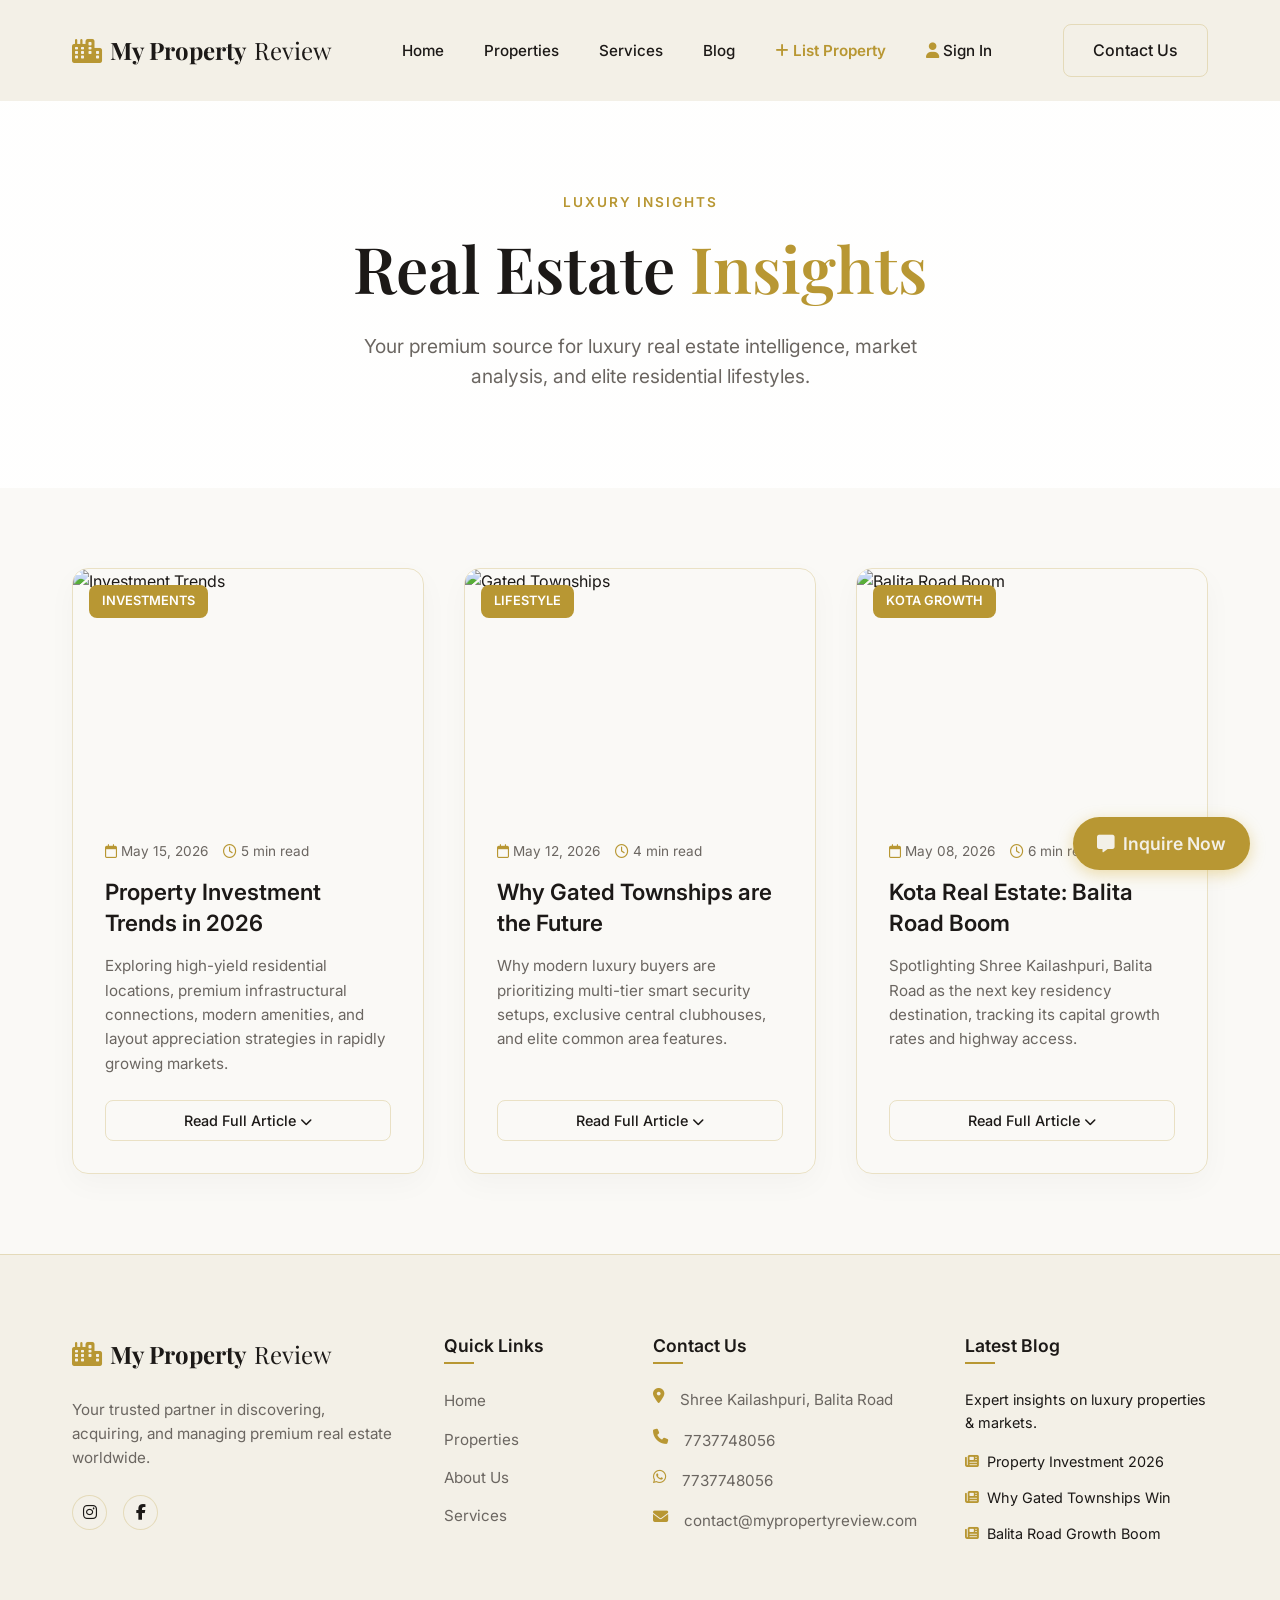
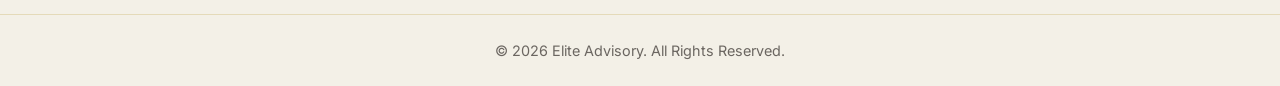
==== blog.html @ f5cb0b5c "Create dedicated luxury blog.html page, replace footer newsletter with Latest Blog column, and ensur" ====
<!DOCTYPE html>
<html lang="en">
<head>
    <meta charset="UTF-8">
    <meta name="viewport" content="width=device-width, initial-scale=1.0">
    <title>Real Estate Insights & Blogs | My Property Review</title>
    <meta name="description" content="Discover premium real estate insights, lifestyle trends, market updates, and investment strategies in Kota and beyond.">
    <link rel="stylesheet" href="style.css">
    <!-- Google Fonts -->
    <link rel="preconnect" href="https://fonts.googleapis.com">
    <link rel="preconnect" href="https://fonts.gstatic.com" crossorigin>
    <link href="https://fonts.googleapis.com/css2?family=Inter:wght@300;400;500;600&family=Playfair+Display:ital,wght@0,400;0,600;0,700;1,400&display=swap" rel="stylesheet">
    <!-- Font Awesome for Icons -->
    <link rel="stylesheet" href="https://cdnjs.cloudflare.com/ajax/libs/font-awesome/6.4.0/css/all.min.css">
</head>
<body class="listing-page">
    <!-- Navigation -->
    <nav class="navbar" id="navbar">
        <div class="nav-container">
            <a href="index.html" class="logo">
                <i class="fa-solid fa-city gold-text"></i> My Property <span class="light-text">Review</span>
            </a>
            <ul class="nav-links">
                <li><a href="index.html">Home</a></li>
                <li><a href="index.html#properties">Properties</a></li>
                <li><a href="index.html#services">Services</a></li>
                <li><a href="blog.html" class="active">Blog</a></li>
                <li><a href="list-property.html" class="gold-text" style="font-weight: 600;"><i class="fa-solid fa-plus"></i> List Property</a></li>
                <li id="auth-nav-item"><a href="#" id="open-signin-btn"><i class="fa-solid fa-user gold-text"></i> Sign In</a></li>
            </ul>
            <a href="index.html#contact" class="btn btn-outline open-modal-btn">Contact Us</a>
            <div class="menu-toggle" id="mobile-menu">
                <i class="fa-solid fa-bars"></i>
            </div>
        </div>
    </nav>

    <!-- Page Header -->
    <section class="page-header" style="background: linear-gradient(rgba(255,255,255,0.92), rgba(255,255,255,0.92)), url('file:///C:/Users/Lenovo/.gemini/antigravity/brain/c138949b-e438-4219-856e-e52e96559c38/hero_real_estate_1779000919464.png'); background-size: cover; background-position: center;">
        <div class="header-content reveal">
            <span class="subtitle">Luxury Insights</span>
            <h1>Real Estate <span class="gold-text">Insights</span></h1>
            <p>Your premium source for luxury real estate intelligence, market analysis, and elite residential lifestyles.</p>
        </div>
    </section>

    <!-- Blog Section -->
    <section class="blog-section" style="padding: 5rem 0;">
        <div class="container" style="max-width: 1200px; margin: 0 auto; padding: 0 2rem;">
            <div class="blog-grid" style="display: grid; grid-template-columns: repeat(auto-fit, minmax(320px, 1fr)); gap: 2.5rem;">
                
                <!-- Post 1 -->
                <div class="blog-card reveal" id="post1" style="background: var(--bg-white); border: 1px solid var(--glass-border); border-radius: var(--border-radius-md); overflow: hidden; box-shadow: 0 10px 30px rgba(0,0,0,0.03); transition: var(--transition); display: flex; flex-direction: column;">
                    <div style="height: 240px; overflow: hidden; position: relative;">
                        <img src="file:///C:/Users/Lenovo/.gemini/antigravity/brain/c138949b-e438-4219-856e-e52e96559c38/hero_real_estate_1779000919464.png" alt="Investment Trends" style="width: 100%; height: 100%; object-fit: cover; transition: var(--transition);">
                        <span style="position: absolute; top: 1rem; left: 1rem; background: var(--accent-gold); color: #ffffff; padding: 0.4rem 0.8rem; font-size: 0.8rem; font-weight: 600; border-radius: var(--border-radius-sm); text-transform: uppercase;">Investments</span>
                    </div>
                    <div style="padding: 2rem; display: flex; flex-direction: column; flex-grow: 1; text-align: left;">
                        <div style="font-size: 0.85rem; color: var(--text-muted); margin-bottom: 0.8rem; display: flex; gap: 15px;">
                            <span><i class="fa-regular fa-calendar gold-text"></i> May 15, 2026</span>
                            <span><i class="fa-regular fa-clock gold-text"></i> 5 min read</span>
                        </div>
                        <h3 style="font-size: 1.4rem; font-family: var(--font-display); font-weight: 600; margin-bottom: 1rem; line-height: 1.4;">Property Investment Trends in 2026</h3>
                        <p style="color: var(--text-muted); font-size: 0.95rem; line-height: 1.6; margin-bottom: 1.5rem;">Exploring high-yield residential locations, premium infrastructural connections, modern amenities, and layout appreciation strategies in rapidly growing markets.</p>
                        
                        <!-- Collapsible full article content -->
                        <div class="full-article" style="display: none; padding-top: 1rem; border-top: 1px dashed var(--glass-border); margin-bottom: 1.5rem; color: var(--text-main); font-size: 0.95rem; line-height: 1.7;">
                            <p style="margin-bottom: 1rem;">Investing in modern real estate requires a meticulous analysis of connectivity, developer pedigree, and future zoning masterplans. In 2026, premium micro-markets are seeing double-digit capital appreciation, driven primarily by smart city layouts and digital amenities.</p>
                            <p style="margin-bottom: 1rem;">Gated commercial clusters, smart integrated smart homes, and high-efficiency ventilation setups are no longer luxury add-ons—they are core requirements. Investors looking to secure high-growth opportunities should focus on up-and-coming peripheral extensions where infrastructural initiatives are already in the pipeline.</p>
                            <p style="font-weight: 600; color: var(--accent-gold);">Key Takeaway: Capital appreciation is directly proportional to future connectivity timelines. Buy early in zones connected to main highways.</p>
                        </div>
                        
                        <button class="btn btn-outline read-article-btn" style="margin-top: auto; justify-content: center; padding: 0.7rem; font-size: 0.9rem;">Read Full Article <i class="fa-solid fa-chevron-down" style="font-size: 0.75rem;"></i></button>
                    </div>
                </div>

                <!-- Post 2 -->
                <div class="blog-card reveal delay-1" id="post2" style="background: var(--bg-white); border: 1px solid var(--glass-border); border-radius: var(--border-radius-md); overflow: hidden; box-shadow: 0 10px 30px rgba(0,0,0,0.03); transition: var(--transition); display: flex; flex-direction: column;">
                    <div style="height: 240px; overflow: hidden; position: relative;">
                        <img src="file:///C:/Users/Lenovo/.gemini/antigravity/brain/c138949b-e438-4219-856e-e52e96559c38/hero_real_estate_1779000919464.png" alt="Gated Townships" style="width: 100%; height: 100%; object-fit: cover; transition: var(--transition);">
                        <span style="position: absolute; top: 1rem; left: 1rem; background: var(--accent-gold); color: #ffffff; padding: 0.4rem 0.8rem; font-size: 0.8rem; font-weight: 600; border-radius: var(--border-radius-sm); text-transform: uppercase;">Lifestyle</span>
                    </div>
                    <div style="padding: 2rem; display: flex; flex-direction: column; flex-grow: 1; text-align: left;">
                        <div style="font-size: 0.85rem; color: var(--text-muted); margin-bottom: 0.8rem; display: flex; gap: 15px;">
                            <span><i class="fa-regular fa-calendar gold-text"></i> May 12, 2026</span>
                            <span><i class="fa-regular fa-clock gold-text"></i> 4 min read</span>
                        </div>
                        <h3 style="font-size: 1.4rem; font-family: var(--font-display); font-weight: 600; margin-bottom: 1rem; line-height: 1.4;">Why Gated Townships are the Future</h3>
                        <p style="color: var(--text-muted); font-size: 0.95rem; line-height: 1.6; margin-bottom: 1.5rem;">Why modern luxury buyers are prioritizing multi-tier smart security setups, exclusive central clubhouses, and elite common area features.</p>
                        
                        <!-- Collapsible full article content -->
                        <div class="full-article" style="display: none; padding-top: 1rem; border-top: 1px dashed var(--glass-border); margin-bottom: 1.5rem; color: var(--text-main); font-size: 0.95rem; line-height: 1.7;">
                            <p style="margin-bottom: 1rem;">Gated townships are witnessing an unprecedented demand spike as modern families prioritize security, community cohesion, and green lungs. Premium townships offer fully managed ecosystems featuring rainwater harvesting, solar power grids, and round-the-clock water systems.</p>
                            <p style="margin-bottom: 1rem;">Additionally, the presence of smart clubhouse elements like high-end gyms, indoor pools, executive meeting centers, and gold-class home theatre hubs builds a cohesive self-sufficient environment. It provides a status symbol that represents both convenience and luxury.</p>
                            <p style="font-weight: 600; color: var(--accent-gold);">Key Takeaway: A premium gated environment commands a 20-30% premium on rental yields due to family security standards.</p>
                        </div>
                        
                        <button class="btn btn-outline read-article-btn" style="margin-top: auto; justify-content: center; padding: 0.7rem; font-size: 0.9rem;">Read Full Article <i class="fa-solid fa-chevron-down" style="font-size: 0.75rem;"></i></button>
                    </div>
                </div>

                <!-- Post 3 -->
                <div class="blog-card reveal delay-2" id="post3" style="background: var(--bg-white); border: 1px solid var(--glass-border); border-radius: var(--border-radius-md); overflow: hidden; box-shadow: 0 10px 30px rgba(0,0,0,0.03); transition: var(--transition); display: flex; flex-direction: column;">
                    <div style="height: 240px; overflow: hidden; position: relative;">
                        <img src="file:///C:/Users/Lenovo/.gemini/antigravity/brain/c138949b-e438-4219-856e-e52e96559c38/hero_real_estate_1779000919464.png" alt="Balita Road Boom" style="width: 100%; height: 100%; object-fit: cover; transition: var(--transition);">
                        <span style="position: absolute; top: 1rem; left: 1rem; background: var(--accent-gold); color: #ffffff; padding: 0.4rem 0.8rem; font-size: 0.8rem; font-weight: 600; border-radius: var(--border-radius-sm); text-transform: uppercase;">Kota Growth</span>
                    </div>
                    <div style="padding: 2rem; display: flex; flex-direction: column; flex-grow: 1; text-align: left;">
                        <div style="font-size: 0.85rem; color: var(--text-muted); margin-bottom: 0.8rem; display: flex; gap: 15px;">
                            <span><i class="fa-regular fa-calendar gold-text"></i> May 08, 2026</span>
                            <span><i class="fa-regular fa-clock gold-text"></i> 6 min read</span>
                        </div>
                        <h3 style="font-size: 1.4rem; font-family: var(--font-display); font-weight: 600; margin-bottom: 1rem; line-height: 1.4;">Kota Real Estate: Balita Road Boom</h3>
                        <p style="color: var(--text-muted); font-size: 0.95rem; line-height: 1.6; margin-bottom: 1.5rem;">Spotlighting Shree Kailashpuri, Balita Road as the next key residency destination, tracking its capital growth rates and highway access.</p>
                        
                        <!-- Collapsible full article content -->
                        <div class="full-article" style="display: none; padding-top: 1rem; border-top: 1px dashed var(--glass-border); margin-bottom: 1.5rem; color: var(--text-main); font-size: 0.95rem; line-height: 1.7;">
                            <p style="margin-bottom: 1rem;">Balita Road has emerged as one of Kota's most sought-after growth corridors. Driven by robust infrastructural development and highway proximity, local property valuations around Shree Kailashpuri have enjoyed steady double-digit compound growth rates.</p>
                            <p style="margin-bottom: 1rem;">Its close connectivity to prominent commercial points combined with a peaceful green atmosphere makes it the absolute sweet spot for luxury plots, commercial outlets, and duplex townships. Leading institutional investments and road expansions are already under way, cementing its high-appreciation trajectory.</p>
                            <p style="font-weight: 600; color: var(--accent-gold);">Key Takeaway: Shree Kailashpuri represents the highest return prospects on luxury residential plots in Kota for the 2026-28 cycle.</p>
                        </div>
                        
                        <button class="btn btn-outline read-article-btn" style="margin-top: auto; justify-content: center; padding: 0.7rem; font-size: 0.9rem;">Read Full Article <i class="fa-solid fa-chevron-down" style="font-size: 0.75rem;"></i></button>
                    </div>
                </div>

            </div>
        </div>
    </section>

    <!-- Footer -->
    <footer class="footer">
        <div class="footer-top reveal">
            <div class="footer-brand">
                <a href="index.html" class="logo">
                    <i class="fa-solid fa-city gold-text"></i> My Property <span class="light-text">Review</span>
                </a>
                <p>Your trusted partner in discovering, acquiring, and managing premium real estate worldwide.</p>
                <div class="social-links">
                    <a href="https://www.instagram.com/propertypradeep?igsh=MXdpMXpzMTRkcWJ5Zw==" target="_blank"><i class="fa-brands fa-instagram"></i></a>
                    <a href="https://www.facebook.com/share/1DDy9V1TkH/" target="_blank"><i class="fa-brands fa-facebook-f"></i></a>
                </div>
            </div>
            <div class="footer-links">
                <h3>Quick Links</h3>
                <ul>
                    <li><a href="index.html">Home</a></li>
                    <li><a href="index.html#properties">Properties</a></li>
                    <li><a href="index.html#about">About Us</a></li>
                    <li><a href="index.html#services">Services</a></li>
                </ul>
            </div>
            <div class="footer-contact">
                <h3>Contact Us</h3>
                <p><i class="fa-solid fa-location-dot gold-text"></i> Shree Kailashpuri, Balita Road</p>
                <p><i class="fa-solid fa-phone gold-text"></i> 7737748056</p>
                <p><i class="fa-brands fa-whatsapp gold-text"></i> <a href="https://wa.me/917737748056" target="_blank" style="color: inherit; text-decoration: none;">7737748056</a></p>
                <p><i class="fa-solid fa-envelope gold-text"></i> <a href="help.html" style="color: inherit; text-decoration: none;">contact@mypropertyreview.com</a></p>
            </div>
            <div class="footer-blog">
                <h3>Latest Blog</h3>
                <p style="margin-bottom: 1rem; font-size: 0.9rem;">Expert insights on luxury properties & markets.</p>
                <ul style="list-style: none; padding: 0; display: flex; flex-direction: column; gap: 0.8rem; text-align: left;">
                    <li><a href="blog.html#post1" style="color: var(--text-main); text-decoration: none; font-size: 0.9rem; transition: var(--transition); display: flex; align-items: center; gap: 8px;"><i class="fa-solid fa-newspaper gold-text" style="font-size: 0.85rem;"></i> Property Investment 2026</a></li>
                    <li><a href="blog.html#post2" style="color: var(--text-main); text-decoration: none; font-size: 0.9rem; transition: var(--transition); display: flex; align-items: center; gap: 8px;"><i class="fa-solid fa-newspaper gold-text" style="font-size: 0.85rem;"></i> Why Gated Townships Win</a></li>
                    <li><a href="blog.html#post3" style="color: var(--text-main); text-decoration: none; font-size: 0.9rem; transition: var(--transition); display: flex; align-items: center; gap: 8px;"><i class="fa-solid fa-newspaper gold-text" style="font-size: 0.85rem;"></i> Balita Road Growth Boom</a></li>
                </ul>
            </div>
        </div>
        <div class="footer-bottom">
            <p>&copy; 2026 Elite Advisory. All Rights Reserved.</p>
        </div>
    </footer>

    <!-- Floating Action Button -->
    <button class="floating-action-btn open-modal-btn">
        <i class="fa-solid fa-message"></i> Inquire Now
    </button>

    <!-- Inquiry Modal (Converted to Interactive Chatbox) -->
    <div id="inquiry-modal" class="modal">
        <div class="modal-content chatbox-container">
            <!-- Chat Header -->
            <div class="chatbox-header">
                <div class="chat-agent-info">
                    <div class="chat-agent-avatar">
                        <i class="fa-solid fa-user-tie"></i>
                        <span class="online-status-dot"></span>
                    </div>
                    <div>
                        <h4>Pradeep Kumar</h4>
                        <p><i class="fa-solid fa-circle gold-text" style="font-size: 8px;"></i> Assistant Manager</p>
                    </div>
                </div>
                <span class="close-modal">&times;</span>
            </div>
            
            <!-- Chat Messages Window -->
            <div class="chatbox-messages" id="chatbox-messages">
                <!-- Dynamically populated via JS -->
            </div>
            
            <!-- Chat Quick Options (Chips) -->
            <div class="chatbox-chips" id="chatbox-chips">
                <!-- Dynamically populated via JS -->
            </div>
            
            <!-- Chat Input Area -->
            <form class="chatbox-input-area" id="chatbox-input-form">
                <input type="text" id="chatbox-user-input" placeholder="Type your message here..." required autocomplete="off">
                <button type="submit" class="chatbox-send-btn"><i class="fa-solid fa-paper-plane"></i></button>
            </form>
        </div>
    </div>

    <!-- Sign In Modal -->
    <div id="signin-modal" class="modal">
        <div class="modal-content signin-container">
            <span class="close-signin-modal">&times;</span>
            
            <div class="signin-tabs">
                <button class="signin-tab-btn active" id="tab-login-btn">Sign In</button>
                <button class="signin-tab-btn" id="tab-register-btn">Register</button>
            </div>
            
            <!-- Login Form -->
            <form class="signin-form active" id="login-form">
                <div class="section-header" style="margin-bottom: 1.5rem; text-align: center;">
                    <h2 style="font-size: 1.8rem; margin-bottom: 0.5rem;">Welcome <span class="gold-text">Back</span></h2>
                    <p style="font-size: 0.9rem;">Access your advisor dashboard and saved listings.</p>
                </div>
                <div style="display: flex; flex-direction: column; gap: 1rem;">
                    <div class="form-group" style="display: flex; flex-direction: column; gap: 0.4rem; text-align: left;">
                        <label for="login-email" style="font-size: 0.85rem; font-weight: 500; color: var(--text-main);">Email / Username</label>
                        <input type="text" id="login-email" required placeholder="Enter username or 'admin'" style="padding: 0.8rem; border: 1px solid var(--glass-border); border-radius: var(--border-radius-sm); outline: none; background: var(--bg-dark);">
                    </div>
                    <div class="form-group" style="display: flex; flex-direction: column; gap: 0.4rem; text-align: left;">
                        <label for="login-password" style="font-size: 0.85rem; font-weight: 500; color: var(--text-main);">Password</label>
                        <input type="password" id="login-password" required placeholder="Password" style="padding: 0.8rem; border: 1px solid var(--glass-border); border-radius: var(--border-radius-sm); outline: none; background: var(--bg-dark);">
                    </div>
                    <button type="submit" class="btn btn-primary" style="width: 100%; justify-content: center; padding: 0.8rem; font-weight: 600; margin-top: 0.5rem;">Sign In <i class="fa-solid fa-arrow-right-to-bracket"></i></button>
                </div>
            </form>
            
            <!-- Register Form -->
            <form class="signin-form" id="register-form" style="display: none;">
                <div class="section-header" style="margin-bottom: 1.5rem; text-align: center;">
                    <h2 style="font-size: 1.8rem; margin-bottom: 0.5rem;">Create <span class="gold-text">Account</span></h2>
                    <p style="font-size: 0.9rem;">Join My Property Review to list properties.</p>
                </div>
                <div style="display: flex; flex-direction: column; gap: 1rem;">
                    <div class="form-group" style="display: flex; flex-direction: column; gap: 0.4rem; text-align: left;">
                        <label for="reg-name" style="font-size: 0.85rem; font-weight: 500;">Full Name</label>
                        <input type="text" id="reg-name" required placeholder="Enter Your Full Name" style="padding: 0.8rem; border: 1px solid var(--glass-border); border-radius: var(--border-radius-sm); outline: none; background: var(--bg-dark);">
                    </div>
                    <div class="form-group" style="display: flex; flex-direction: column; gap: 0.4rem; text-align: left;">
                        <label for="reg-phone" style="font-size: 0.85rem; font-weight: 500;">Phone Number</label>
                        <input type="tel" id="reg-phone" required placeholder="Enter 10-Digit Phone" style="padding: 0.8rem; border: 1px solid var(--glass-border); border-radius: var(--border-radius-sm); outline: none; background: var(--bg-dark);">
                    </div>
                    <div class="form-group" style="display: flex; flex-direction: column; gap: 0.4rem; text-align: left;">
                        <label for="reg-email" style="font-size: 0.85rem; font-weight: 500;">Email</label>
                        <input type="email" id="reg-email" required placeholder="Email Address" style="padding: 0.8rem; border: 1px solid var(--glass-border); border-radius: var(--border-radius-sm); outline: none; background: var(--bg-dark);">
                    </div>
                    <div class="form-group" style="display: flex; flex-direction: column; gap: 0.4rem; text-align: left;">
                        <label for="reg-password" style="font-size: 0.85rem; font-weight: 500;">Password</label>
                        <input type="password" id="reg-password" required placeholder="Create Password" style="padding: 0.8rem; border: 1px solid var(--glass-border); border-radius: var(--border-radius-sm); outline: none; background: var(--bg-dark);">
                    </div>
                    <button type="submit" class="btn btn-primary" style="width: 100%; justify-content: center; padding: 0.8rem; font-weight: 600; margin-top: 0.5rem;">Create Account <i class="fa-solid fa-user-plus"></i></button>
                </div>
            </form>

            <!-- Shared Google Login Button -->
            <div class="or-separator" style="margin: 1.5rem 0 1rem; display: flex; align-items: center; justify-content: center; gap: 10px; color: var(--text-muted); font-size: 0.85rem;">
                <span style="flex-grow: 1; height: 1px; background: var(--bg-darker);"></span>
                <span>or</span>
                <span style="flex-grow: 1; height: 1px; background: var(--bg-darker);"></span>
            </div>
            <button type="button" class="btn btn-outline google-btn" id="google-login-btn" style="width: 100%; display: flex; align-items: center; justify-content: center; gap: 10px; padding: 0.8rem; border-color: var(--glass-border); color: var(--text-main); font-weight: 500; font-size: 0.95rem; border-radius: var(--border-radius-sm); background: #ffffff; cursor: pointer; transition: var(--transition);">
                <i class="fa-brands fa-google" style="color: #4285F4; font-size: 1.15rem;"></i> Continue with Google
            </button>
        </div>
    </div>

    <script src="script.js"></script>
</body>
</html>
---- style.css ----
/* =========================================
   VARIABLES & DESIGN SYSTEM
   ========================================= */
:root {
    /* Color Palette - Modern Luxury Light Mode */
    --bg-dark: #faf9f6; /* Slate 50 / Warm luxury white */
    --bg-darker: #f3f0e7; /* Slate 100 / Soft Alabaster contrast background */
    --bg-card: #ffffff; /* Premium solid white card background */
    
    --accent-gold: #b89733; /* Elegant Gold with high contrast readability on white */
    --accent-gold-hover: #a18228;
    --accent-gold-light: rgba(184, 151, 51, 0.08);
    
    --text-main: #1c1917; /* Slate 900 / Premium charcoal text */
    --text-muted: #6b6661; /* Slate 500 / Warm grey for minor texts */
    --text-dark: #ffffff; /* White text for buttons or dark highlights */
    
    /* Typography */
    --font-heading: 'Playfair Display', serif;
    --font-body: 'Inter', sans-serif;
    
    /* Layout */
    --container-width: 1200px;
    --border-radius-sm: 8px;
    --border-radius-md: 16px;
    --border-radius-lg: 24px;
    
    /* Effects */
    --glass-bg: rgba(255, 255, 255, 0.85); /* Milky-white glassmorphism */
    --glass-border: rgba(184, 151, 51, 0.25); /* Soft golden border */
    --glass-shadow: 0 8px 32px 0 rgba(184, 151, 51, 0.06); /* Elegant gold-tinged glow shadow */
    
    --transition: all 0.3s cubic-bezier(0.25, 0.8, 0.25, 1);
}

/* =========================================
   RESET & BASE STYLES
   ========================================= */
* {
    margin: 0;
    padding: 0;
    box-sizing: border-box;
}

html {
    scroll-behavior: smooth;
}

body {
    font-family: var(--font-body);
    background-color: var(--bg-dark);
    color: var(--text-main);
    line-height: 1.6;
    overflow-x: hidden;
}

h1, h2, h3, h4, h5, h6 {
    font-family: var(--font-heading);
    font-weight: 600;
    line-height: 1.2;
}

a {
    text-decoration: none;
    color: inherit;
    transition: var(--transition);
}

ul {
    list-style: none;
}

img {
    max-width: 100%;
    height: auto;
    display: block;
}

.gold-text {
    color: var(--accent-gold);
}

.light-text {
    font-weight: 300;
}

.subtitle {
    text-transform: uppercase;
    letter-spacing: 2px;
    color: var(--accent-gold);
    font-size: 0.85rem;
    font-weight: 600;
    display: block;
    margin-bottom: 0.5rem;
}

/* =========================================
   BUTTONS
   ========================================= */
.btn {
    display: inline-block;
    padding: 0.8rem 1.8rem;
    border-radius: var(--border-radius-sm);
    font-weight: 500;
    cursor: pointer;
    transition: var(--transition);
    border: none;
    font-family: var(--font-body);
    font-size: 1rem;
}

.btn-primary {
    background-color: var(--accent-gold);
    color: var(--bg-darker);
}

.btn-primary:hover {
    background-color: var(--accent-gold-hover);
    transform: translateY(-2px);
    box-shadow: 0 10px 20px rgba(212, 175, 55, 0.2);
}

.btn-outline {
    background: transparent;
    border: 1px solid var(--glass-border);
    color: var(--text-main);
}

.btn-outline:hover {
    background: rgba(255, 255, 255, 0.05);
    border-color: var(--text-main);
}

.btn-outline-gold {
    background: transparent;
    border: 1px solid var(--accent-gold);
    color: var(--accent-gold);
}

.btn-outline-gold:hover {
    background: var(--accent-gold);
    color: var(--bg-darker);
}

.btn-icon {
    width: 40px;
    height: 40px;
    border-radius: 50%;
    background: var(--bg-dark);
    color: var(--text-main);
    display: flex;
    align-items: center;
    justify-content: center;
    border: 1px solid var(--glass-border);
}

.btn-icon:hover {
    background: var(--accent-gold);
    color: var(--bg-darker);
    border-color: var(--accent-gold);
}

/* =========================================
   NAVIGATION
   ========================================= */
.navbar {
    position: fixed;
    top: 0;
    left: 0;
    width: 100%;
    z-index: 1000;
    padding: 1.5rem 0;
    transition: var(--transition);
}

.navbar.scrolled {
    background: rgba(250, 249, 246, 0.9); /* bg-dark with opacity */
    backdrop-filter: blur(12px);
    -webkit-backdrop-filter: blur(12px);
    padding: 1rem 0;
    border-bottom: 1px solid var(--glass-border);
}

.nav-container {
    max-width: var(--container-width);
    margin: 0 auto;
    padding: 0 2rem;
    display: flex;
    justify-content: space-between;
    align-items: center;
}

.logo {
    font-family: var(--font-heading);
    font-size: 1.5rem;
    font-weight: 700;
    display: flex;
    align-items: center;
    gap: 0.5rem;
}

.nav-links {
    display: flex;
    gap: 2.5rem;
}

.nav-links a {
    font-size: 0.95rem;
    font-weight: 500;
    position: relative;
}

.nav-links a::after {
    content: '';
    position: absolute;
    bottom: -5px;
    left: 0;
    width: 0;
    height: 2px;
    background-color: var(--accent-gold);
    transition: var(--transition);
}

.nav-links a:hover::after {
    width: 100%;
}

.menu-toggle {
    display: none;
    font-size: 1.5rem;
    cursor: pointer;
}

/* =========================================
   HERO SECTION
   ========================================= */
.hero {
    position: relative;
    height: 100vh;
    min-height: 700px;
    display: flex;
    align-items: center;
    justify-content: center;
    padding: 0 2rem;
}

.hero-bg {
    position: absolute;
    top: 0;
    left: 0;
    width: 100%;
    height: 100%;
    background-size: cover;
    background-position: center;
    z-index: -2;
    transform: scale(1.05); /* Slight zoom for parallax feel */
    animation: slowZoom 20s ease-in-out infinite alternate;
}

@keyframes slowZoom {
    0% { transform: scale(1); }
    100% { transform: scale(1.1); }
}

.hero-overlay {
    position: absolute;
    top: 0;
    left: 0;
    width: 100%;
    height: 100%;
    background: linear-gradient(to bottom, rgba(250, 249, 246, 0.3) 0%, rgba(250, 249, 246, 0.85) 100%);
    z-index: -1;
}

.hero-content {
    max-width: var(--container-width);
    width: 100%;
    text-align: center;
    margin-top: 5rem;
}

.hero h1 {
    font-size: 5rem;
    font-weight: 700;
    letter-spacing: -1.5px;
    line-height: 1.15;
    margin-bottom: 1.5rem;
    text-shadow: none;
}

.shimmer-gold {
    background: linear-gradient(120deg, #b89733 20%, #f7d070 40%, #fff0a5 50%, #f7d070 60%, #b89733 80%);
    background-size: 200% auto;
    -webkit-background-clip: text;
    -webkit-text-fill-color: transparent;
    animation: goldSweep 4s linear infinite;
    position: relative;
    display: inline-block;
}

@keyframes goldSweep {
    0% { background-position: 200% center; }
    100% { background-position: -200% center; }
}

.shimmer-gold::after {
    content: '';
    position: absolute;
    bottom: -2px;
    left: 0;
    width: 100%;
    height: 4px;
    background: linear-gradient(90deg, transparent, #b89733, #f7d070, #b89733, transparent);
    border-radius: 2px;
    transform: scaleX(0);
    transform-origin: left;
    animation: expandUnderline 1.2s cubic-bezier(0.19, 1, 0.22, 1) forwards;
    animation-delay: 0.8s;
}

@keyframes expandUnderline {
    0% { transform: scaleX(0); }
    100% { transform: scaleX(1); }
}

.hero p {
    font-size: 1.2rem;
    color: var(--text-muted);
    margin-bottom: 3rem;
    max-width: 600px;
    margin-left: auto;
    margin-right: auto;
}

/* Glassmorphism Search Box */
.search-box {
    background: var(--glass-bg);
    backdrop-filter: blur(16px);
    -webkit-backdrop-filter: blur(16px);
    border: 1px solid var(--glass-border);
    border-radius: var(--border-radius-lg);
    padding: 1.5rem;
    box-shadow: var(--glass-shadow);
    max-width: 900px;
    margin: 0 auto;
}

.search-tabs {
    display: flex;
    gap: 1rem;
    margin-bottom: 1.5rem;
    border-bottom: 1px solid var(--glass-border);
    padding-bottom: 1rem;
}

.tab-btn {
    background: transparent;
    border: none;
    color: var(--text-muted);
    font-size: 1rem;
    font-weight: 500;
    cursor: pointer;
    padding: 0.5rem 1rem;
    position: relative;
    transition: var(--transition);
}

.tab-btn:hover {
    color: var(--text-main);
}

.tab-btn.active {
    color: var(--accent-gold);
}

.tab-btn.active::after {
    content: '';
    position: absolute;
    bottom: -1rem;
    left: 0;
    width: 100%;
    height: 2px;
    background-color: var(--accent-gold);
}

.search-form {
    display: flex;
    gap: 1rem;
}

.input-group {
    flex: 1;
    display: flex;
    align-items: center;
    background: #ffffff;
    border: 1px solid var(--glass-border);
    border-radius: var(--border-radius-sm);
    padding: 0.8rem 1rem;
    gap: 0.8rem;
    transition: var(--transition);
}

.input-group:focus-within {
    border-color: var(--accent-gold);
    background: #ffffff;
    box-shadow: 0 0 12px rgba(184, 151, 51, 0.15);
}

.input-group i {
    color: var(--accent-gold);
}

.input-group input, .input-group select {
    background: transparent;
    border: none;
    color: var(--text-main);
    width: 100%;
    font-family: var(--font-body);
    font-size: 0.95rem;
    outline: none;
}

.input-group select option {
    background: var(--bg-darker);
    color: var(--text-main);
}

.search-btn {
    padding: 0.8rem 2rem;
    display: flex;
    align-items: center;
    gap: 0.5rem;
}

/* =========================================
   STATS SECTION
   ========================================= */
.stats-section {
    padding: 4rem 2rem;
    background: var(--bg-darker);
    border-top: 1px solid var(--glass-border);
    border-bottom: 1px solid var(--glass-border);
}

.stats-container {
    max-width: var(--container-width);
    margin: 0 auto;
    display: flex;
    justify-content: space-around;
    flex-wrap: wrap;
    gap: 2rem;
}

.stat-item {
    text-align: center;
}

.stat-item h2 {
    font-size: 3rem;
    color: var(--accent-gold);
    display: inline-block;
}

.stat-item span {
    font-size: 2rem;
    color: var(--accent-gold);
}

.stat-item p {
    color: var(--text-muted);
    font-size: 1rem;
    margin-top: 0.5rem;
    letter-spacing: 1px;
}

/* =========================================
   PROPERTIES SECTION
   ========================================= */
.properties-section {
    padding: 8rem 2rem;
    max-width: var(--container-width);
    margin: 0 auto;
}

.section-header {
    text-align: center;
    margin-bottom: 4rem;
}

.section-header h2 {
    font-size: 2.5rem;
    margin-bottom: 1rem;
}

.section-header p {
    color: var(--text-muted);
}

.properties-grid {
    display: grid;
    grid-template-columns: repeat(auto-fit, minmax(350px, 1fr));
    gap: 2rem;
    margin-bottom: 3rem;
}

.property-card {
    background: var(--bg-card);
    border: 1px solid var(--glass-border);
    border-radius: var(--border-radius-md);
    overflow: hidden;
    transition: var(--transition);
    display: flex;
    flex-direction: column;
}

.property-card:hover {
    transform: translateY(-10px);
    box-shadow: var(--glass-shadow);
    border-color: rgba(212, 175, 55, 0.3);
}

.card-img {
    height: 250px;
    background-size: cover;
    background-position: center;
    position: relative;
    overflow: hidden;
}

.card-img::after {
    content: '';
    position: absolute;
    top: 0; left: 0; width: 100%; height: 100%;
    background: linear-gradient(to top, rgba(255, 255, 255, 1) 0%, transparent 60%);
}

.property-card:hover .card-img {
    background-size: 110%; /* Subtle zoom on hover */
    transition: background-size 0.5s ease;
}

.badge {
    position: absolute;
    top: 1rem;
    left: 1rem;
    background: var(--accent-gold);
    color: var(--bg-darker);
    padding: 0.3rem 0.8rem;
    border-radius: 20px;
    font-size: 0.8rem;
    font-weight: 600;
    z-index: 2;
}

.badge.rent {
    background: #3b82f6;
    color: white;
}

.card-content {
    padding: 1.5rem;
    flex-grow: 1;
    position: relative;
    margin-top: -30px;
    z-index: 2;
}

.price {
    font-family: var(--font-heading);
    font-size: 1.8rem;
    color: var(--accent-gold);
    font-weight: 700;
    margin-bottom: 0.5rem;
}

.price span {
    font-size: 1rem;
    color: var(--text-muted);
    font-weight: 400;
}

.card-content h3 {
    font-size: 1.2rem;
    margin-bottom: 0.5rem;
}

.location {
    color: var(--text-muted);
    font-size: 0.9rem;
    margin-bottom: 1.5rem;
}

.location i {
    color: var(--accent-gold);
    margin-right: 0.5rem;
}

.amenities {
    display: flex;
    justify-content: space-between;
    border-top: 1px solid var(--glass-border);
    padding-top: 1rem;
    font-size: 0.85rem;
    color: var(--text-muted);
}

.amenities span {
    display: flex;
    align-items: center;
    gap: 0.4rem;
}

.card-footer {
    padding: 1rem 1.5rem;
    background: rgba(184, 151, 51, 0.02);
    display: flex;
    justify-content: space-between;
    align-items: center;
    border-top: 1px solid var(--glass-border);
}

.agent {
    font-size: 0.85rem;
    color: var(--text-muted);
}

.center-btn {
    text-align: center;
}

/* =========================================
   ABOUT SECTION
   ========================================= */
.about-section {
    background: var(--bg-darker);
    padding: 8rem 2rem;
}

.about-container {
    max-width: var(--container-width);
    margin: 0 auto;
    display: grid;
    grid-template-columns: 1fr 1fr;
    gap: 4rem;
    align-items: center;
}

.about-image {
    position: relative;
}

.about-image img {
    border-radius: var(--border-radius-md);
    box-shadow: var(--glass-shadow);
    border: 1px solid var(--glass-border);
}

.experience-badge {
    position: absolute;
    bottom: -2rem;
    right: -2rem;
    background: var(--glass-bg);
    backdrop-filter: blur(10px);
    -webkit-backdrop-filter: blur(10px);
    border: 1px solid var(--accent-gold);
    padding: 1.5rem;
    border-radius: var(--border-radius-sm);
    text-align: center;
    box-shadow: 0 10px 30px rgba(0,0,0,0.5);
}

.experience-badge .number {
    display: block;
    font-family: var(--font-heading);
    font-size: 2.5rem;
    color: var(--accent-gold);
    line-height: 1;
}

.experience-badge .text {
    font-size: 0.85rem;
    text-transform: uppercase;
    letter-spacing: 1px;
}

.about-content h2 {
    font-size: 2.5rem;
    margin-bottom: 1.5rem;
}

.about-content p {
    color: var(--text-muted);
    margin-bottom: 2rem;
}

.benefits {
    margin-bottom: 2.5rem;
}

.benefits li {
    margin-bottom: 1rem;
    display: flex;
    align-items: center;
    gap: 1rem;
    font-size: 1.05rem;
}

/* =========================================
   SERVICES SECTION
   ========================================= */
.services-section {
    padding: 8rem 2rem;
    max-width: var(--container-width);
    margin: 0 auto;
}

.services-grid {
    display: grid;
    grid-template-columns: repeat(auto-fit, minmax(250px, 1fr));
    gap: 2rem;
}

.service-card {
    background: var(--bg-card);
    border: 1px solid var(--glass-border);
    padding: 2.5rem 2rem;
    border-radius: var(--border-radius-md);
    text-align: center;
    transition: var(--transition);
}

.service-card:hover {
    transform: translateY(-5px);
    border-color: var(--accent-gold);
    background: rgba(184, 151, 51, 0.03);
}

.icon-wrapper {
    width: 70px;
    height: 70px;
    background: var(--accent-gold-light);
    border-radius: 50%;
    display: flex;
    align-items: center;
    justify-content: center;
    margin: 0 auto 1.5rem;
    font-size: 1.8rem;
    color: var(--accent-gold);
    transition: var(--transition);
}

.service-card:hover .icon-wrapper {
    background: var(--accent-gold);
    color: var(--bg-darker);
}

.service-card h3 {
    font-size: 1.3rem;
    margin-bottom: 1rem;
}

.service-card p {
    color: var(--text-muted);
    font-size: 0.95rem;
}

/* =========================================
   INQUIRY MODAL & FLOATING BTN
   ========================================= */
.floating-action-btn {
    position: fixed;
    bottom: 30px;
    right: 30px;
    background-color: var(--accent-gold);
    color: var(--bg-darker);
    border: none;
    border-radius: 50px;
    padding: 1rem 1.5rem;
    font-family: var(--font-body);
    font-size: 1.1rem;
    font-weight: 600;
    cursor: pointer;
    box-shadow: 0 4px 15px rgba(212, 175, 55, 0.4);
    z-index: 999;
    display: flex;
    align-items: center;
    gap: 0.5rem;
    transition: var(--transition);
}

.floating-action-btn:hover {
    transform: translateY(-5px);
    box-shadow: 0 8px 25px rgba(212, 175, 55, 0.6);
}

/* Modal Overlay */
.modal {
    display: none; /* Hidden by default */
    position: fixed;
    z-index: 2000;
    left: 0;
    top: 0;
    width: 100%;
    height: 100%;
    background-color: rgba(0, 0, 0, 0.7);
    backdrop-filter: blur(5px);
    -webkit-backdrop-filter: blur(5px);
    opacity: 0;
    transition: opacity 0.3s ease;
    align-items: center;
    justify-content: center;
    padding: 1rem;
}

.modal.show {
    display: flex;
    opacity: 1;
}

/* Modal Content Box */
.inquiry-container {
    background: var(--glass-bg);
    backdrop-filter: blur(16px);
    -webkit-backdrop-filter: blur(16px);
    border: 1px solid var(--glass-border);
    border-radius: var(--border-radius-lg);
    padding: 3rem;
    box-shadow: var(--glass-shadow);
    max-width: 800px;
    width: 100%;
    position: relative;
    transform: scale(0.9);
    transition: transform 0.3s cubic-bezier(0.175, 0.885, 0.32, 1.275);
    max-height: 90vh;
    overflow-y: auto;
}

.modal.show .inquiry-container {
    transform: scale(1);
}

.close-modal {
    position: absolute;
    top: 1.5rem;
    right: 2rem;
    color: var(--text-muted);
    font-size: 2rem;
    font-weight: bold;
    cursor: pointer;
    transition: var(--transition);
}

.close-modal:hover {
    color: var(--accent-gold);
}

.inquiry-form {
    display: flex;
    flex-direction: column;
    gap: 1.2rem;
}

.form-row {
    display: flex;
    gap: 1.5rem;
}

.form-group {
    flex: 1;
    display: flex;
    flex-direction: column;
    gap: 0.5rem;
}

.form-group.full-width {
    width: 100%;
}

.form-group label {
    font-size: 0.9rem;
    color: var(--text-muted);
    font-weight: 500;
}

.form-group input,
.form-group select,
.form-group textarea {
    background: #ffffff;
    border: 1px solid var(--glass-border);
    border-radius: var(--border-radius-sm);
    padding: 0.8rem 1rem;
    color: var(--text-main);
    font-family: var(--font-body);
    font-size: 1rem;
    outline: none;
    transition: var(--transition);
}

.form-group input:focus,
.form-group select:focus,
.form-group textarea:focus {
    border-color: var(--accent-gold);
    background: #ffffff;
    box-shadow: 0 0 10px rgba(184, 151, 51, 0.15);
}

.form-group select option {
    background: var(--bg-darker);
    color: var(--text-main);
}

.form-group textarea {
    resize: vertical;
    min-height: 100px;
}

.submit-btn {
    align-self: center;
    margin-top: 0.5rem;
    padding: 1rem 3rem;
    font-size: 1.1rem;
    display: flex;
    align-items: center;
    gap: 0.8rem;
}

@media (max-width: 768px) {
    .inquiry-container {
        padding: 2rem;
    }
    
    .form-row {
        flex-direction: column;
        gap: 1.2rem;
    }
    
    .floating-action-btn {
        bottom: 20px;
        right: 20px;
        padding: 0.8rem 1.2rem;
        font-size: 1rem;
    }
}

/* =========================================
   FOOTER
   ========================================= */
.footer {
    background: var(--bg-darker);
    border-top: 1px solid var(--glass-border);
    padding-top: 5rem;
}

.footer-top {
    max-width: var(--container-width);
    margin: 0 auto;
    padding: 0 2rem 4rem;
    display: grid;
    grid-template-columns: 2fr 1fr 1fr 1.5fr;
    gap: 3rem;
}

.footer-brand p {
    color: var(--text-muted);
    margin: 1.5rem 0;
    font-size: 0.95rem;
}

.social-links {
    display: flex;
    gap: 1rem;
}

.social-links a {
    width: 35px;
    height: 35px;
    border-radius: 50%;
    background: rgba(255,255,255,0.05);
    display: flex;
    align-items: center;
    justify-content: center;
    border: 1px solid var(--glass-border);
}

.social-links a:hover {
    background: var(--accent-gold);
    color: var(--bg-darker);
    border-color: var(--accent-gold);
}

.footer h3 {
    font-family: var(--font-body);
    font-size: 1.1rem;
    margin-bottom: 1.5rem;
    position: relative;
    padding-bottom: 0.5rem;
}

.footer h3::after {
    content: '';
    position: absolute;
    bottom: 0;
    left: 0;
    width: 30px;
    height: 2px;
    background: var(--accent-gold);
}

.footer-links ul li {
    margin-bottom: 0.8rem;
}

.footer-links a {
    color: var(--text-muted);
    font-size: 0.95rem;
}

.footer-links a:hover {
    color: var(--accent-gold);
    padding-left: 5px;
}

.footer-contact p {
    color: var(--text-muted);
    margin-bottom: 1rem;
    display: flex;
    gap: 1rem;
    font-size: 0.95rem;
}

.footer-newsletter p {
    color: var(--text-muted);
    margin-bottom: 1.5rem;
    font-size: 0.95rem;
}

.newsletter-form {
    display: flex;
    gap: 0.5rem;
}

.newsletter-form input {
    flex: 1;
    padding: 0.8rem;
    background: rgba(255,255,255,0.05);
    border: 1px solid var(--glass-border);
    border-radius: var(--border-radius-sm);
    color: var(--text-main);
    outline: none;
}

.newsletter-form input:focus {
    border-color: var(--accent-gold);
}

.footer-bottom {
    text-align: center;
    padding: 1.5rem;
    border-top: 1px solid var(--glass-border);
    color: var(--text-muted);
    font-size: 0.9rem;
}

/* =========================================
   LISTING PAGE SPECIFIC
   ========================================= */
.listing-page .navbar {
    background: var(--bg-darker); /* Solid background for other pages */
}

.page-header {
    padding: 12rem 2rem 6rem;
    text-align: center;
    background: linear-gradient(to bottom, var(--bg-dark), var(--bg-darker));
}

.page-header .subtitle {
    color: var(--accent-gold);
    font-weight: 600;
    text-transform: uppercase;
    letter-spacing: 2px;
    display: block;
    margin-bottom: 1rem;
}

.page-header h1 {
    font-family: var(--font-heading);
    font-size: 4rem;
    margin-bottom: 1.5rem;
}

.page-header p {
    color: var(--text-muted);
    font-size: 1.2rem;
    max-width: 600px;
    margin: 0 auto;
}

/* Pricing Section */
.pricing-section {
    padding: 4rem 2rem 8rem;
    max-width: var(--container-width);
    margin: 0 auto;
}

.pricing-grid {
    display: grid;
    grid-template-columns: repeat(auto-fit, minmax(300px, 1fr));
    gap: 2rem;
    margin-top: 4rem;
}

.pricing-card {
    background: var(--glass-bg);
    backdrop-filter: blur(16px);
    border: 1px solid var(--glass-border);
    border-radius: var(--border-radius-lg);
    padding: 3rem 2rem;
    text-align: center;
    transition: var(--transition);
    position: relative;
    display: flex;
    flex-direction: column;
}

.pricing-card:hover {
    transform: translateY(-10px);
    border-color: var(--accent-gold);
    box-shadow: 0 10px 30px rgba(212, 175, 55, 0.1);
}

.pricing-card.premium {
    border-color: var(--accent-gold);
    background: rgba(212, 175, 55, 0.05);
    transform: scale(1.05);
}

.pricing-card.premium:hover {
    transform: scale(1.05) translateY(-10px);
}

.popular-badge {
    position: absolute;
    top: -15px;
    left: 50%;
    transform: translateX(-50%);
    background: var(--accent-gold);
    color: var(--bg-darker);
    padding: 0.5rem 1.5rem;
    border-radius: 20px;
    font-weight: 600;
    font-size: 0.9rem;
}

.pricing-card h3 {
    font-size: 1.5rem;
    margin-bottom: 1rem;
    color: var(--text-main);
}

.pricing-card .price {
    font-size: 3rem;
    font-weight: 700;
    color: var(--accent-gold);
    margin-bottom: 2rem;
    font-family: var(--font-heading);
}

.pricing-card .price span {
    font-size: 1rem;
    color: var(--text-muted);
    font-weight: 400;
    font-family: var(--font-body);
}

.plan-features {
    list-style: none;
    margin-bottom: 3rem;
    text-align: left;
    flex-grow: 1;
}

.plan-features li {
    margin-bottom: 1rem;
    color: var(--text-main);
    display: flex;
    align-items: center;
    gap: 1rem;
}

.plan-features i {
    width: 20px;
}

.listing-form-section {
    padding: 4rem 2rem 8rem;
}

.form-section-title {
    color: var(--accent-gold);
    margin: 1.5rem 0 1rem;
    font-size: 1.2rem;
    border-bottom: 1px solid var(--glass-border);
    padding-bottom: 0.5rem;
}

/* =========================================
   ANIMATIONS & RESPONSIVE
   ========================================= */
.animate-up {
    opacity: 0;
    transform: translateY(30px);
    animation: fadeInUp 0.8s forwards;
}

.delay-1 { animation-delay: 0.2s; }
.delay-2 { animation-delay: 0.4s; }
.delay-3 { animation-delay: 0.6s; }

@keyframes fadeInUp {
    to {
        opacity: 1;
        transform: translateY(0);
    }
}

.reveal {
    opacity: 0;
    transform: translateY(50px);
    transition: all 0.8s ease-out;
}

.reveal.active {
    opacity: 1;
    transform: translateY(0);
}

/* Media Queries */
@media (max-width: 992px) {
    .hero h1 { font-size: 3.5rem; }
    .search-form { flex-direction: column; }
    .about-container { grid-template-columns: 1fr; gap: 3rem; }
    .about-image { margin-bottom: 2rem; max-width: 500px; margin-inline: auto;}
    .footer-top { grid-template-columns: 1fr 1fr; }
}

@media (max-width: 768px) {
    .nav-links {
        position: absolute;
        top: 100%;
        left: 0;
        width: 100%;
        background: var(--bg-darker);
        flex-direction: column;
        align-items: center;
        padding: 2rem 0;
        gap: 1.5rem;
        border-bottom: 1px solid var(--glass-border);
        clip-path: circle(0% at top right);
        transition: all 0.5s ease-in-out;
    }
    
    .nav-links.active {
        clip-path: circle(150% at top right);
    }
    
    .menu-toggle { display: block; }
    .navbar .btn { display: none; }
    
    .hero h1 { font-size: 2.8rem; }
    .footer-top { grid-template-columns: 1fr; }
}

/* =========================================
   CHATBOX WIDGET STYLING
   ========================================= */
.chatbox-container {
    background: var(--bg-card);
    border: 1px solid var(--glass-border);
    border-radius: var(--border-radius-lg);
    box-shadow: var(--glass-shadow);
    max-width: 480px;
    width: 100%;
    height: 580px;
    display: flex;
    flex-direction: column;
    overflow: hidden;
    position: relative;
    transform: scale(0.9);
    transition: transform 0.3s cubic-bezier(0.175, 0.885, 0.32, 1.275);
}

.modal.show .chatbox-container {
    transform: scale(1);
}

.chatbox-header {
    background: var(--bg-darker);
    border-bottom: 1px solid var(--glass-border);
    padding: 1.2rem 1.5rem;
    display: flex;
    justify-content: space-between;
    align-items: center;
}

.chat-agent-info {
    display: flex;
    align-items: center;
    gap: 1rem;
}

.chat-agent-avatar {
    width: 45px;
    height: 45px;
    background: var(--accent-gold-light);
    border: 1px solid var(--accent-gold);
    color: var(--accent-gold);
    border-radius: 50%;
    display: flex;
    align-items: center;
    justify-content: center;
    font-size: 1.3rem;
    position: relative;
}

.online-status-dot {
    position: absolute;
    bottom: 2px;
    right: 2px;
    width: 10px;
    height: 10px;
    background: #25d366;
    border-radius: 50%;
    border: 2px solid var(--bg-darker);
}

.chat-agent-info h4 {
    font-size: 1rem;
    color: var(--text-main);
    margin: 0;
    font-weight: 600;
}

.chat-agent-info p {
    font-size: 0.8rem;
    color: var(--text-muted);
    margin: 0;
    display: flex;
    align-items: center;
    gap: 4px;
}

.chatbox-header .close-modal {
    position: static;
    font-size: 1.8rem;
    color: var(--text-muted);
    cursor: pointer;
}

.chatbox-messages {
    flex-grow: 1;
    padding: 1.5rem;
    overflow-y: auto;
    display: flex;
    flex-direction: column;
    gap: 1.2rem;
    background: rgba(250, 249, 246, 0.4);
}

/* Custom message bubbles */
.message {
    max-width: 80%;
    padding: 0.85rem 1.1rem;
    border-radius: 18px;
    font-size: 0.95rem;
    line-height: 1.5;
    animation: bubbleAppear 0.3s cubic-bezier(0.1, 0.8, 0.25, 1) forwards;
}

@keyframes bubbleAppear {
    from { opacity: 0; transform: translateY(10px) scale(0.95); }
    to { opacity: 1; transform: translateY(0) scale(1); }
}

.message.bot {
    align-self: flex-start;
    background: #ffffff;
    border: 1px solid var(--glass-border);
    color: var(--text-main);
    border-bottom-left-radius: 4px;
}

.message.user {
    align-self: flex-end;
    background: var(--accent-gold);
    color: var(--text-dark);
    border-bottom-right-radius: 4px;
}

/* Quick chips reply styling */
.chatbox-chips {
    padding: 0.5rem 1.5rem;
    display: flex;
    flex-wrap: wrap;
    gap: 0.5rem;
    background: rgba(250, 249, 246, 0.4);
}

.chat-chip {
    background: #ffffff;
    border: 1px solid var(--accent-gold);
    color: var(--accent-gold);
    padding: 0.4rem 1rem;
    border-radius: 20px;
    font-size: 0.85rem;
    font-weight: 500;
    cursor: pointer;
    transition: var(--transition);
}

.chat-chip:hover {
    background: var(--accent-gold);
    color: var(--text-dark);
}

/* Chat Input field */
.chatbox-input-area {
    border-top: 1px solid var(--glass-border);
    padding: 1rem 1.5rem;
    display: flex;
    gap: 0.8rem;
    background: var(--bg-card);
}

.chatbox-input-area input {
    flex-grow: 1;
    border: 1px solid var(--glass-border);
    background: var(--bg-dark);
    padding: 0.8rem 1.2rem;
    border-radius: 30px;
    outline: none;
    color: var(--text-main);
    font-family: var(--font-body);
    font-size: 0.95rem;
    transition: var(--transition);
}

.chatbox-input-area input:focus {
    border-color: var(--accent-gold);
    background: #ffffff;
    box-shadow: 0 0 8px rgba(184, 151, 51, 0.1);
}

.chatbox-send-btn {
    width: 45px;
    height: 45px;
    background: var(--accent-gold);
    color: var(--text-dark);
    border: none;
    border-radius: 50%;
    cursor: pointer;
    display: flex;
    align-items: center;
    justify-content: center;
    font-size: 1.1rem;
    transition: var(--transition);
}

.chatbox-send-btn:hover {
    background: var(--accent-gold-hover);
    transform: scale(1.05);
}

/* =========================================
   SIGN IN / REGISTER MODAL STYLING
   ========================================= */
.signin-container {
    background: var(--bg-card);
    border: 1px solid var(--glass-border);
    border-radius: var(--border-radius-md);
    box-shadow: var(--glass-shadow);
    max-width: 440px;
    width: 100%;
    padding: 2.5rem;
    position: relative;
    transform: scale(0.9);
    transition: transform 0.3s cubic-bezier(0.175, 0.885, 0.32, 1.275);
    text-align: center;
}

.modal.show .signin-container {
    transform: scale(1);
}

.close-signin-modal {
    position: absolute;
    top: 15px;
    right: 20px;
    font-size: 2rem;
    font-weight: 300;
    color: var(--text-muted);
    cursor: pointer;
    transition: var(--transition);
}

.close-signin-modal:hover {
    color: var(--accent-gold);
}

.signin-tabs {
    display: grid;
    grid-template-columns: 1fr 1fr;
    border-bottom: 2px solid var(--bg-darker);
    margin-bottom: 2rem;
}

.signin-tab-btn {
    background: none;
    border: none;
    padding: 0.8rem;
    font-family: var(--font-body);
    font-size: 1rem;
    font-weight: 600;
    color: var(--text-muted);
    cursor: pointer;
    position: relative;
    transition: var(--transition);
}

.signin-tab-btn.active {
    color: var(--accent-gold);
}

.signin-tab-btn.active::after {
    content: '';
    position: absolute;
    bottom: -2px;
    left: 0;
    width: 100%;
    height: 2px;
    background-color: var(--accent-gold);
}

/* User Profile Navigation Dropdown */
.user-profile-menu {
    position: relative;
    cursor: pointer;
}

.user-dropdown-list {
    position: absolute;
    top: 100%;
    right: 0;
    background: #ffffff;
    border: 1px solid var(--glass-border);
    border-radius: var(--border-radius-sm);
    box-shadow: 0 10px 30px rgba(0,0,0,0.08);
    min-width: 160px;
    padding: 0.5rem 0;
    margin-top: 0.8rem;
    z-index: 1000;
    display: none;
    text-align: left;
    list-style: none;
    animation: fadeInDropdown 0.3s cubic-bezier(0.19, 1, 0.22, 1) forwards;
}

.user-dropdown-list.show {
    display: block;
}

@keyframes fadeInDropdown {
    from { opacity: 0; transform: translateY(10px); }
    to { opacity: 1; transform: translateY(0); }
}

.user-dropdown-list li a {
    padding: 0.6rem 1.2rem;
    display: flex;
    align-items: center;
    gap: 8px;
    font-size: 0.9rem;
    color: var(--text-main) !important;
    transition: var(--transition);
}

.user-dropdown-list li a:hover {
    background: var(--bg-darker);
    color: var(--accent-gold) !important;
}

/* Continue with Google button styling */
.google-btn:hover {
    background: var(--bg-darker) !important;
    border-color: var(--accent-gold) !important;
    color: var(--accent-gold) !important;
}
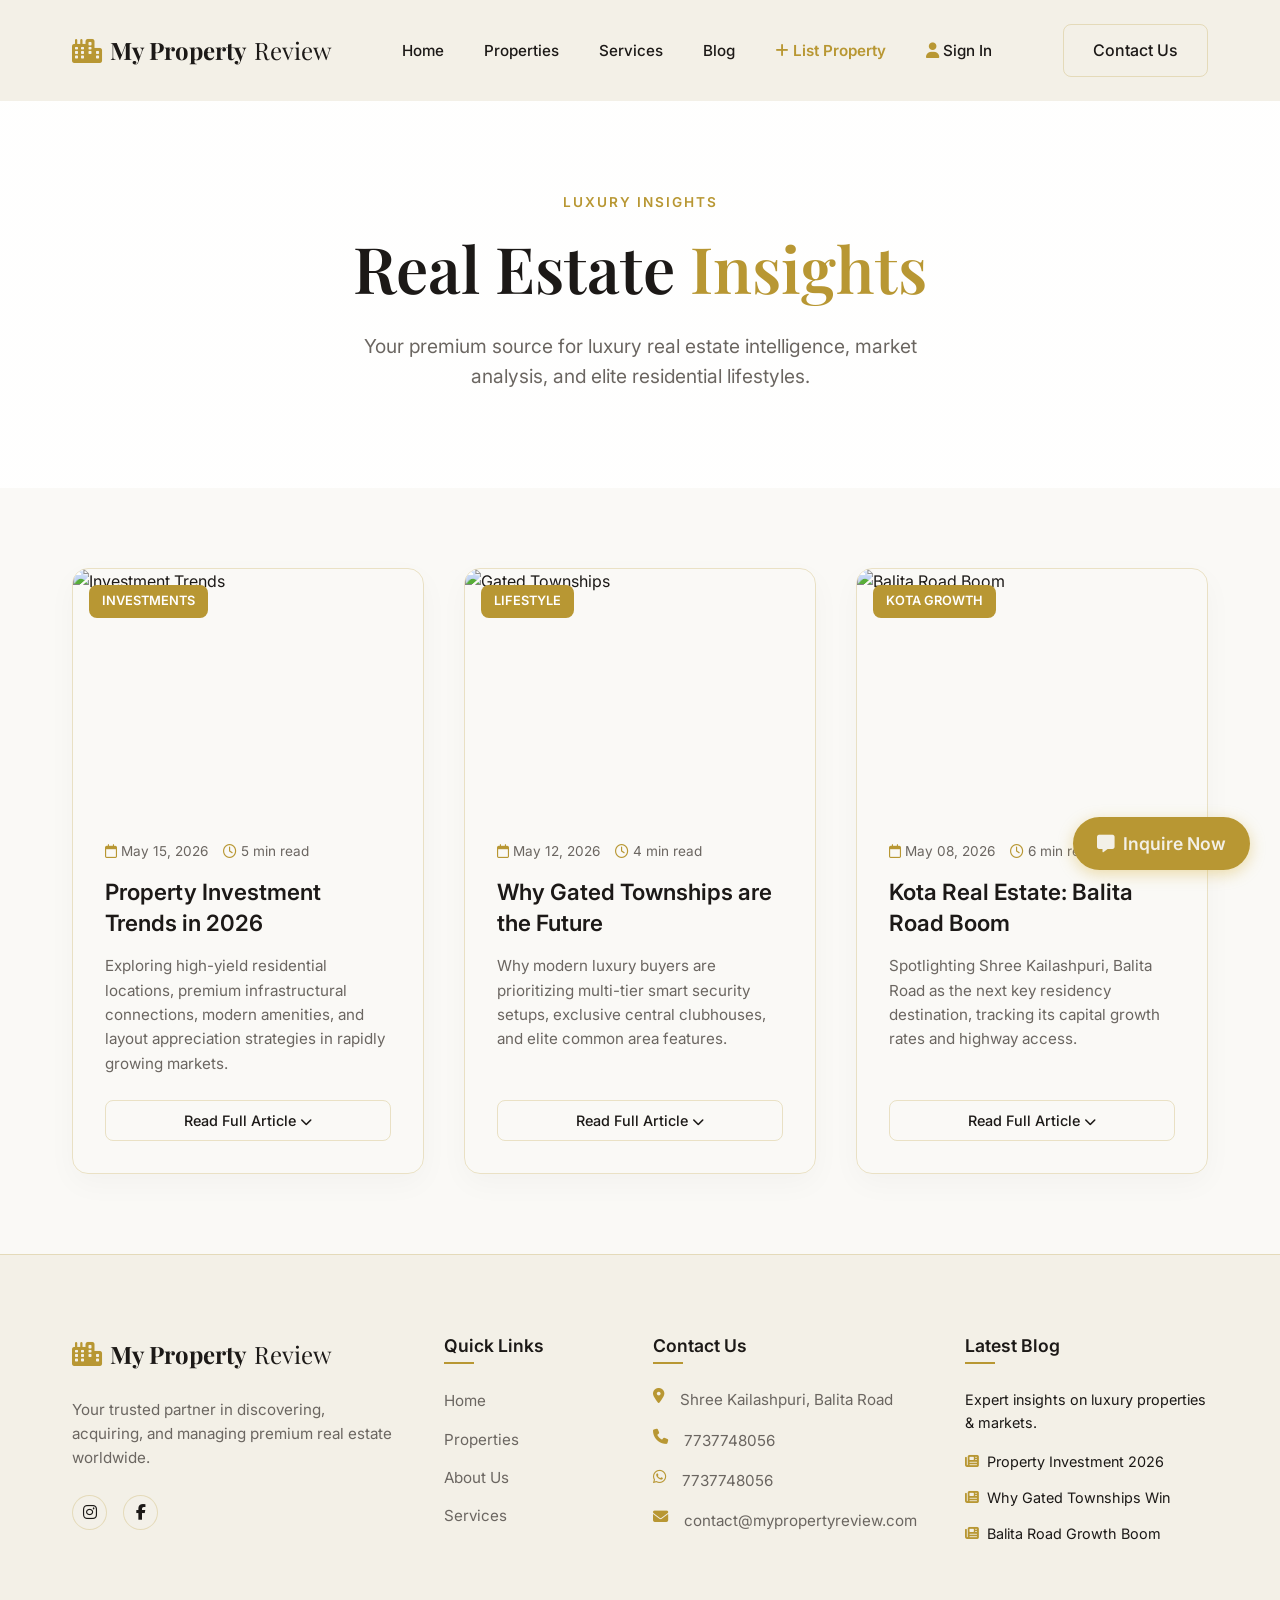
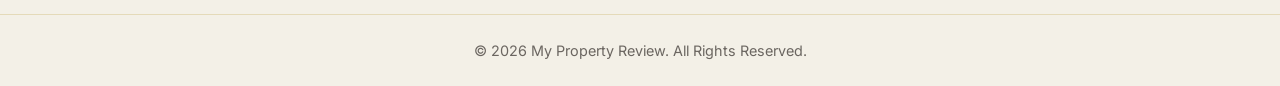
==== commit 5cd6f23c: "Replace all occurrences of Elite Advisory brand with My Property Review" ====
--- a/blog.html
+++ b/blog.html
@@ -168,7 +168,7 @@
             </div>
         </div>
         <div class="footer-bottom">
-            <p>&copy; 2026 Elite Advisory. All Rights Reserved.</p>
+            <p>&copy; 2026 My Property Review. All Rights Reserved.</p>
         </div>
     </footer>
 
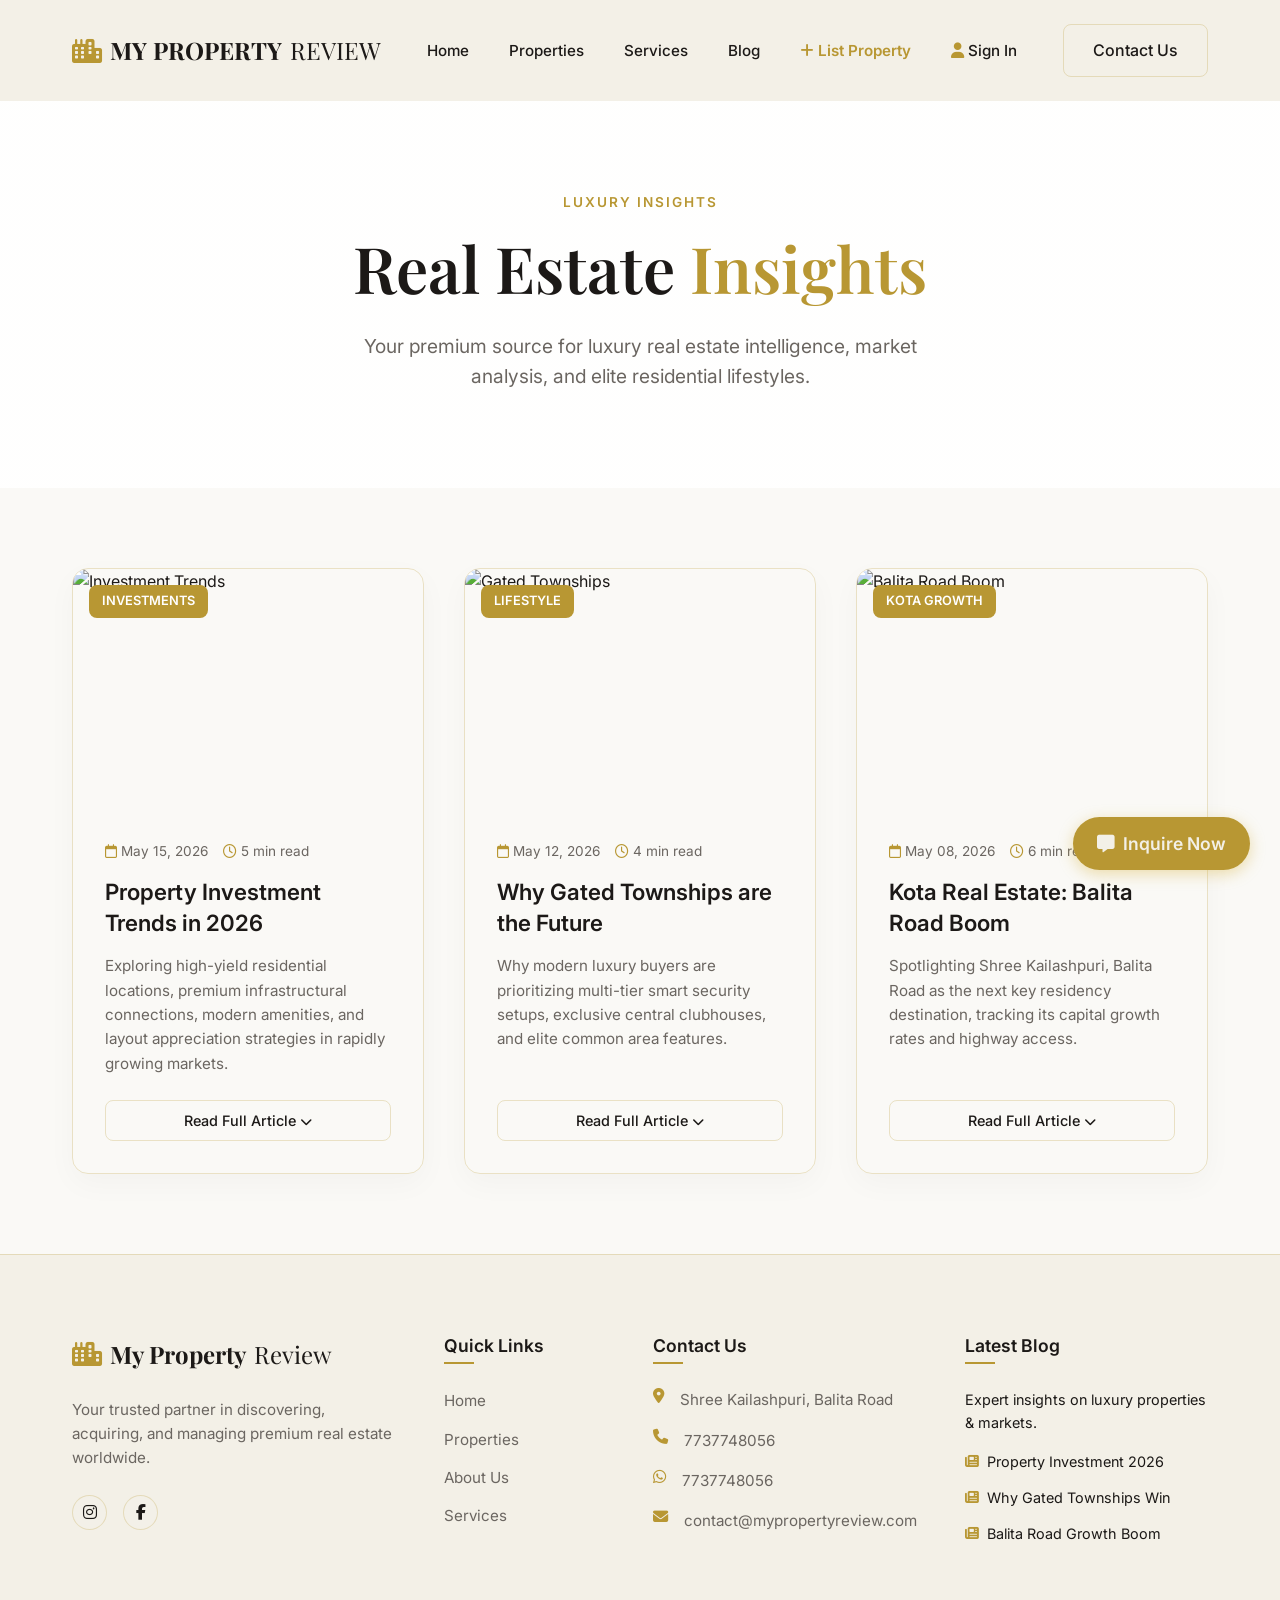
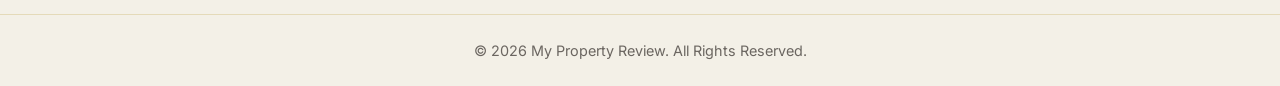
==== commit c294ad2f: "Update navbar brand logo to MY PROPERTY REVIEW across all pages" ====
--- a/blog.html
+++ b/blog.html
@@ -18,7 +18,7 @@
     <nav class="navbar" id="navbar">
         <div class="nav-container">
             <a href="index.html" class="logo">
-                <i class="fa-solid fa-city gold-text"></i> My Property <span class="light-text">Review</span>
+                <i class="fa-solid fa-city gold-text"></i> MY PROPERTY <span class="light-text">REVIEW</span>
             </a>
             <ul class="nav-links">
                 <li><a href="index.html">Home</a></li>
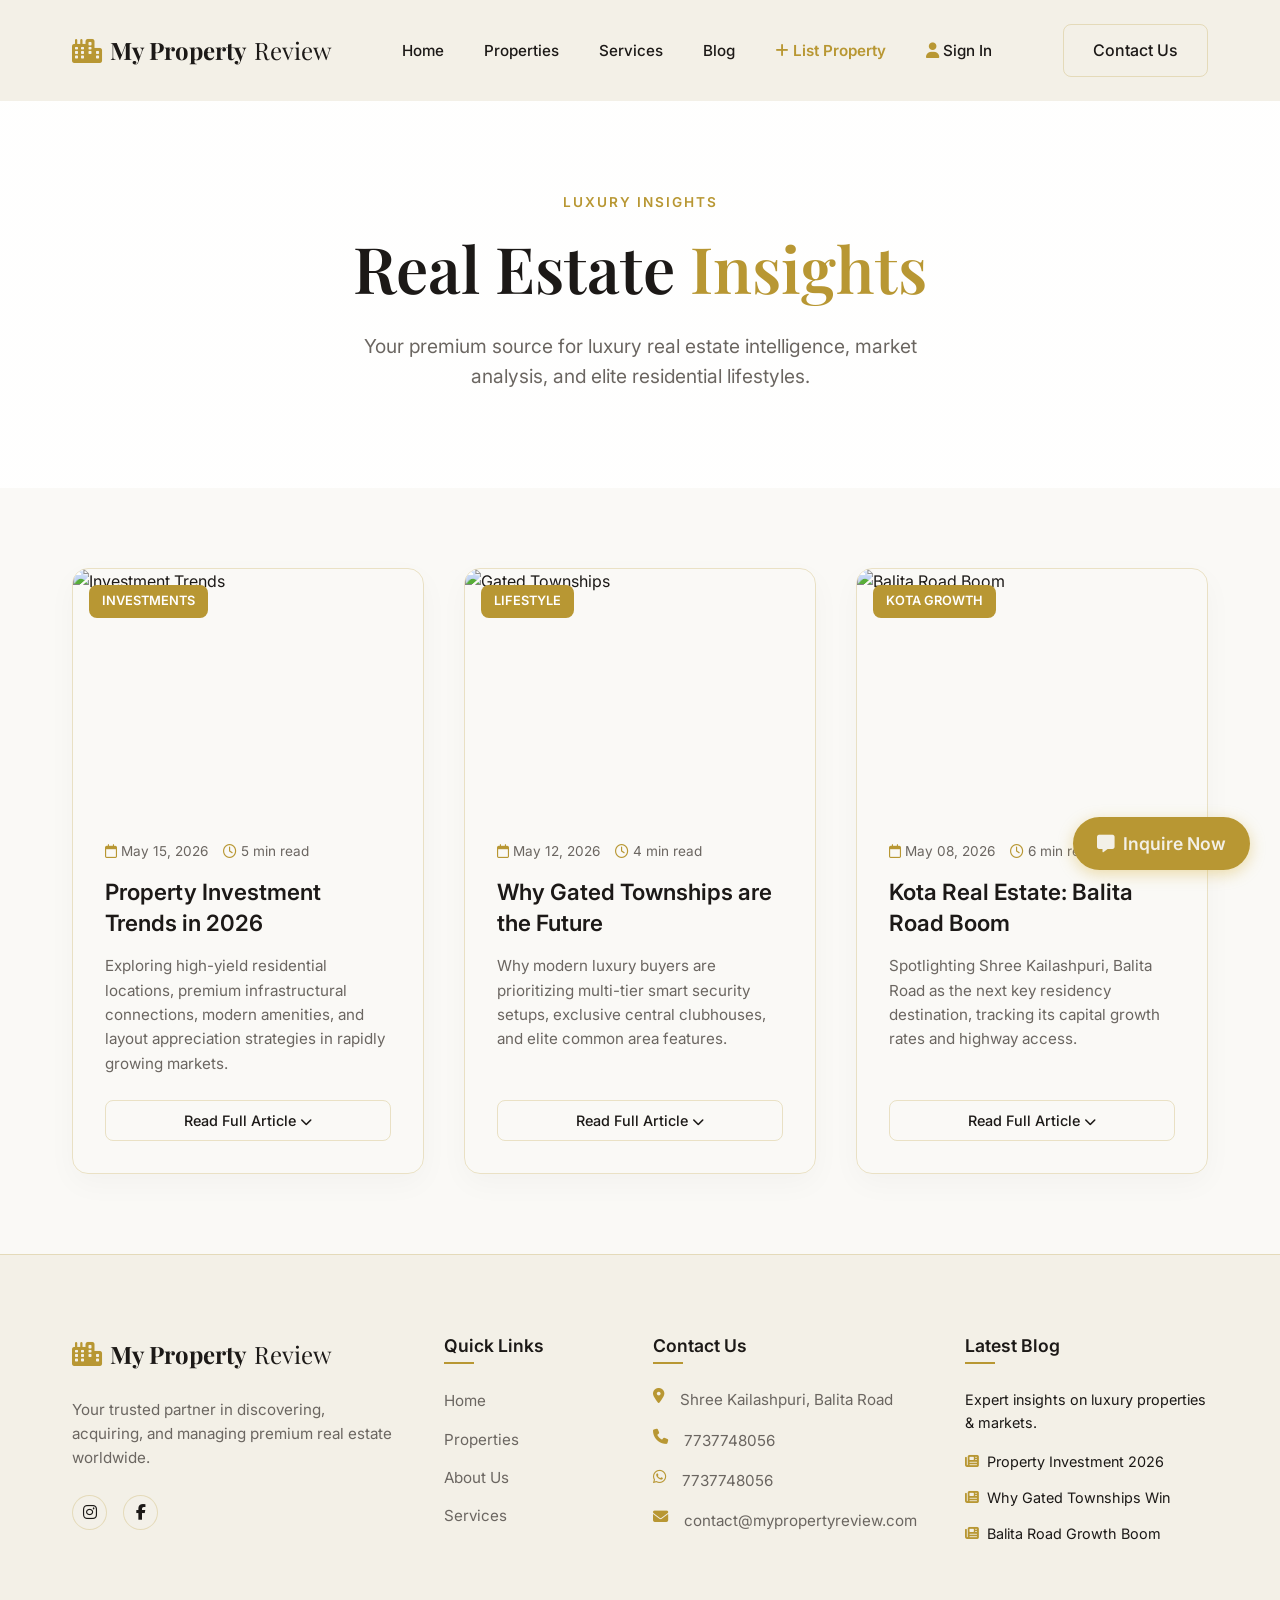
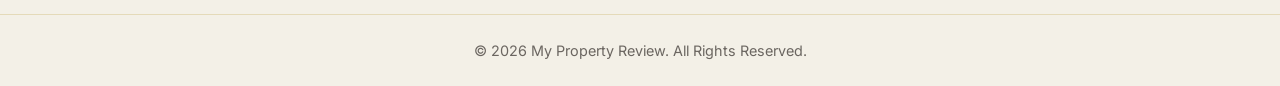
==== commit 8f121f1a: "Upgrade UX with custom luxury scrollbar, dynamic top scroll progress bar, and floating action button" ====
--- a/blog.html
+++ b/blog.html
@@ -14,11 +14,14 @@
     <link rel="stylesheet" href="https://cdnjs.cloudflare.com/ajax/libs/font-awesome/6.4.0/css/all.min.css">
 </head>
 <body class="listing-page">
+    <!-- Sleek Scroll Progress Indicator -->
+    <div id="scroll-progress"></div>
+
     <!-- Navigation -->
     <nav class="navbar" id="navbar">
         <div class="nav-container">
             <a href="index.html" class="logo">
-                <i class="fa-solid fa-city gold-text"></i> MY PROPERTY <span class="light-text">REVIEW</span>
+                <i class="fa-solid fa-city gold-text"></i> My Property <span class="light-text">Review</span>
             </a>
             <ul class="nav-links">
                 <li><a href="index.html">Home</a></li>
--- a/style.css
+++ b/style.css
@@ -786,11 +786,24 @@
     align-items: center;
     gap: 0.5rem;
     transition: var(--transition);
+    animation: goldPulseBtn 2.5s infinite alternate ease-in-out;
 }
 
 .floating-action-btn:hover {
-    transform: translateY(-5px);
+    transform: translateY(-5px) scale(1.05);
     box-shadow: 0 8px 25px rgba(212, 175, 55, 0.6);
+    animation-play-state: paused;
+}
+
+@keyframes goldPulseBtn {
+    0% {
+        box-shadow: 0 4px 15px rgba(184, 151, 51, 0.4);
+        transform: translateY(0);
+    }
+    100% {
+        box-shadow: 0 8px 30px rgba(184, 151, 51, 0.75), 0 0 0 10px rgba(184, 151, 51, 0.15);
+        transform: translateY(-3px);
+    }
 }
 
 /* Modal Overlay */
@@ -1595,3 +1608,31 @@
     border-color: var(--accent-gold) !important;
     color: var(--accent-gold) !important;
 }
+
+/* Custom Scrollbar - Elegant Luxury Gold theme */
+::-webkit-scrollbar {
+    width: 10px;
+}
+::-webkit-scrollbar-track {
+    background: var(--bg-dark);
+}
+::-webkit-scrollbar-thumb {
+    background: linear-gradient(180deg, var(--glass-border), var(--accent-gold), var(--glass-border));
+    border-radius: 5px;
+}
+::-webkit-scrollbar-thumb:hover {
+    background: var(--accent-gold-hover);
+}
+
+/* Scroll Progress Bar at very top of screen */
+#scroll-progress {
+    position: fixed;
+    top: 0;
+    left: 0;
+    width: 0%;
+    height: 4px;
+    background: linear-gradient(90deg, var(--accent-gold), #f7d070, var(--accent-gold));
+    z-index: 10001; /* Must sit higher than fixed navbar */
+    transition: width 0.1s ease-out;
+    box-shadow: 0 0 10px rgba(184, 151, 51, 0.5);
+}
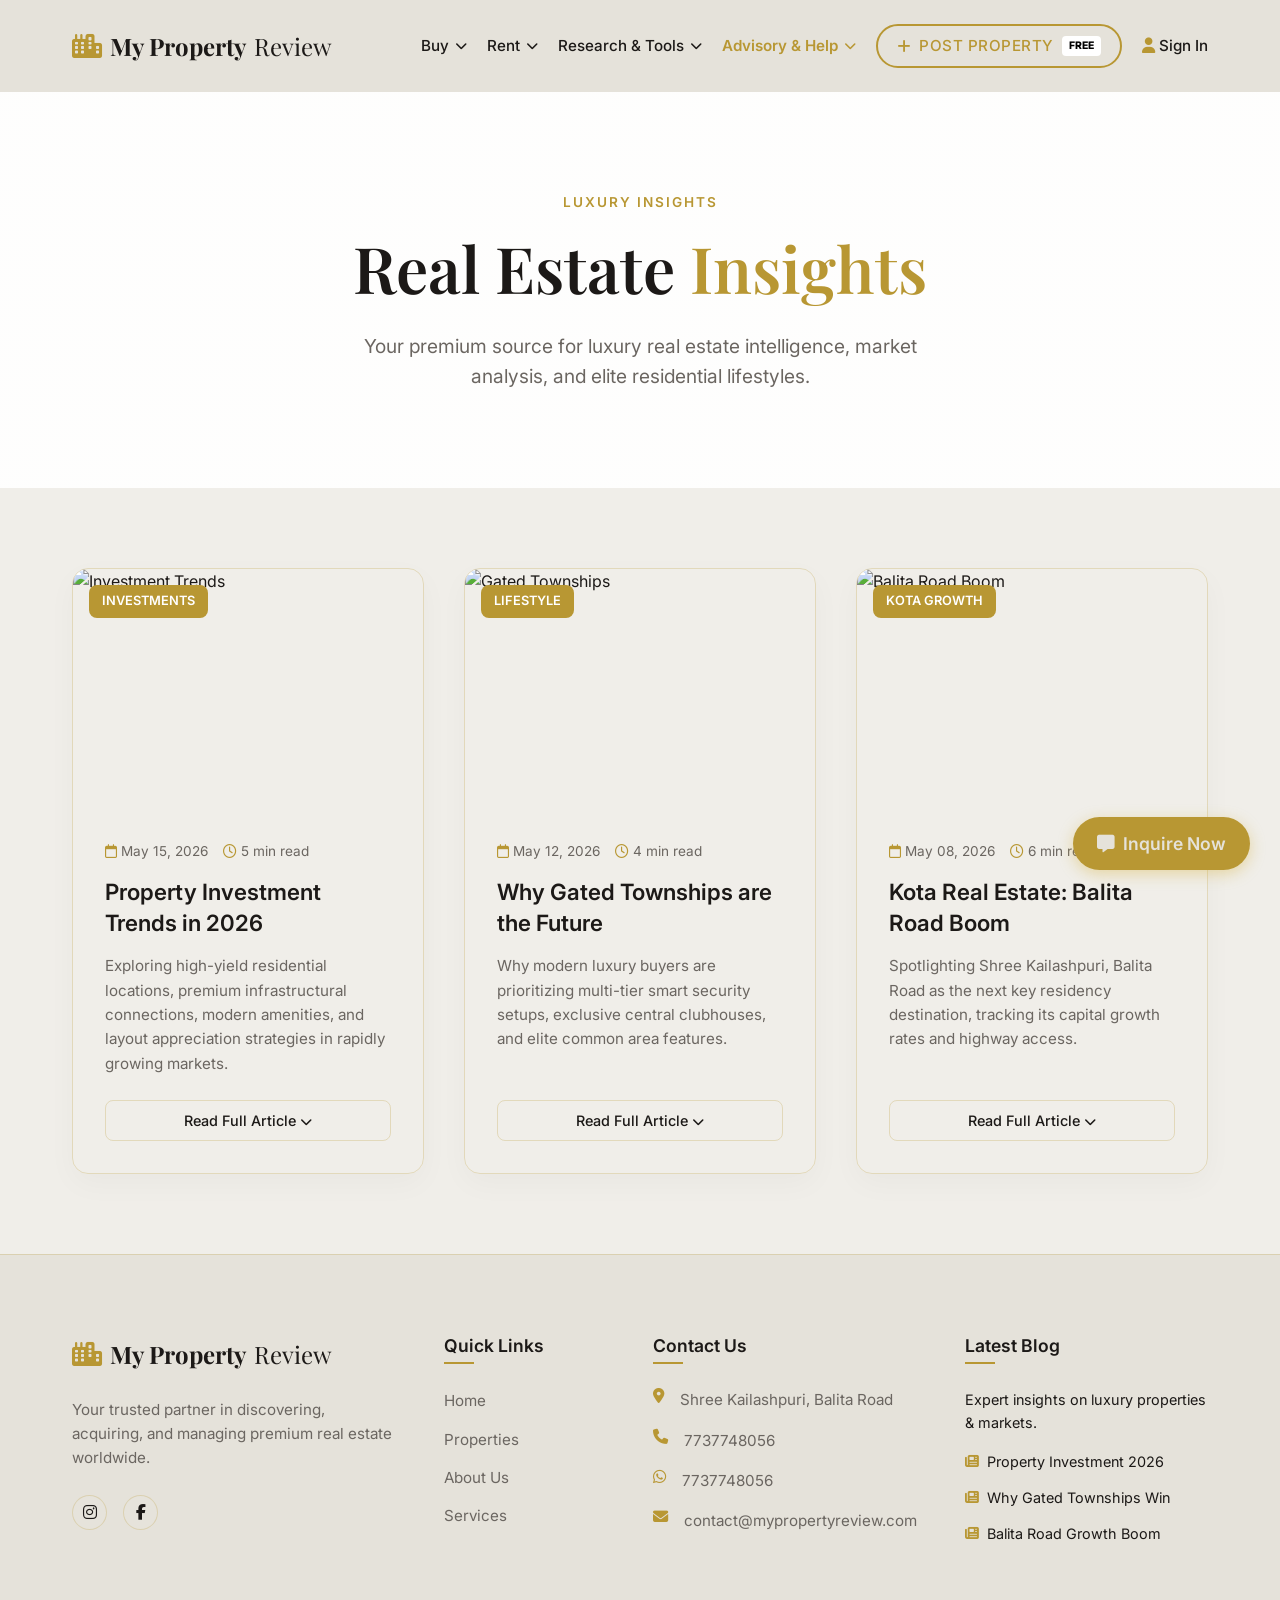
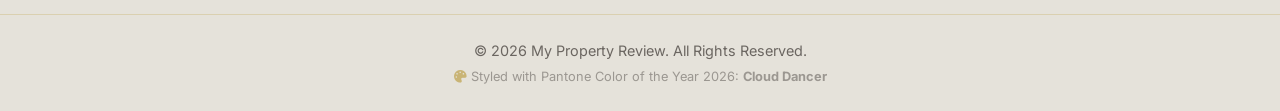
==== commit 2a492222: "style: Pantone 2026 Cloud Dancer theme, header layout optimization and brand title correction" ====
--- a/blog.html
+++ b/blog.html
@@ -24,14 +24,59 @@
                 <i class="fa-solid fa-city gold-text"></i> My Property <span class="light-text">Review</span>
             </a>
             <ul class="nav-links">
-                <li><a href="index.html">Home</a></li>
-                <li><a href="index.html#properties">Properties</a></li>
-                <li><a href="index.html#services">Services</a></li>
-                <li><a href="blog.html" class="active">Blog</a></li>
-                <li><a href="list-property.html" class="gold-text" style="font-weight: 600;"><i class="fa-solid fa-plus"></i> List Property</a></li>
+                <!-- BUY Dropdown -->
+                <li class="nav-dropdown">
+                    <a href="index.html#properties" class="dropdown-trigger">Buy <i class="fa-solid fa-chevron-down"></i></a>
+                    <div class="dropdown-content">
+                        <a href="index.html?type=Apartment#properties"><i class="fa-solid fa-building gold-text"></i> Buy Apartments / Flats</a>
+                        <a href="index.html?type=Villa#properties"><i class="fa-solid fa-house-chimney gold-text"></i> Buy Luxury Villas</a>
+                        <a href="index.html?type=Gated+Township#properties"><i class="fa-solid fa-mountain-city gold-text"></i> Buy Gated Townships</a>
+                        <a href="index.html?type=Commercial+Shop#properties"><i class="fa-solid fa-shop gold-text"></i> Buy Commercial Shops</a>
+                        <a href="index.html?type=Plot#properties"><i class="fa-solid fa-trowel-bricks gold-text"></i> Buy Plots / Land</a>
+                    </div>
+                </li>
+                
+                <!-- RENT Dropdown -->
+                <li class="nav-dropdown">
+                    <a href="index.html#properties" class="dropdown-trigger">Rent <i class="fa-solid fa-chevron-down"></i></a>
+                    <div class="dropdown-content">
+                        <a href="index.html?purpose=Rent&type=Apartment#properties"><i class="fa-solid fa-building gold-text"></i> Rent Apartments / Flats</a>
+                        <a href="index.html?purpose=Rent&type=Villa#properties"><i class="fa-solid fa-house-chimney gold-text"></i> Rent Luxury Villas</a>
+                        <a href="index.html?purpose=Rent&type=Commercial+Shop#properties"><i class="fa-solid fa-shop gold-text"></i> Rent Commercial Shops</a>
+                    </div>
+                </li>
+                
+                <!-- RESEARCH & TOOLS Dropdown -->
+                <li class="nav-dropdown">
+                    <a href="#" class="dropdown-trigger">Research & Tools <i class="fa-solid fa-chevron-down"></i></a>
+                    <div class="dropdown-content">
+                        <a href="#" class="active-modal-trigger" data-modal="emi-modal"><i class="fa-solid fa-calculator gold-text"></i> EMI Calculator</a>
+                        <a href="#" class="active-modal-trigger" data-modal="eligibility-modal"><i class="fa-solid fa-hand-holding-dollar gold-text"></i> Eligibility Calculator</a>
+                        <a href="#" class="active-modal-trigger" data-modal="affordability-modal"><i class="fa-solid fa-piggy-bank gold-text"></i> Affordability Calculator</a>
+                        <a href="#" class="active-modal-trigger" data-modal="area-modal"><i class="fa-solid fa-vector-square gold-text"></i> Area Unit Converter</a>
+                        <a href="index.html#insights-section"><i class="fa-solid fa-chart-line gold-text"></i> Price Trends & Insights</a>
+                    </div>
+                </li>
+                
+                <!-- ADVISORY & HELP Dropdown (Active) -->
+                <li class="nav-dropdown">
+                    <a href="#" class="dropdown-trigger active" style="color: var(--accent-gold); font-weight: 600;">Advisory & Help <i class="fa-solid fa-chevron-down"></i></a>
+                    <div class="dropdown-content">
+                        <a href="blog.html" class="active"><i class="fa-solid fa-newspaper gold-text"></i> Expert Blogs & News</a>
+                        <a href="help.html"><i class="fa-solid fa-circle-question gold-text"></i> Visit Help Center</a>
+                        <a href="index.html#contact"><i class="fa-solid fa-headset gold-text"></i> Contact Advisory Team</a>
+                    </div>
+                </li>
+
+                <!-- Post Property Button -->
+                <li>
+                    <a href="list-property.html" class="nav-post-btn">
+                        <i class="fa-solid fa-plus"></i> Post Property <span class="free-badge-pulse">FREE</span>
+                    </a>
+                </li>
+                
                 <li id="auth-nav-item"><a href="#" id="open-signin-btn"><i class="fa-solid fa-user gold-text"></i> Sign In</a></li>
             </ul>
-            <a href="index.html#contact" class="btn btn-outline open-modal-btn">Contact Us</a>
             <div class="menu-toggle" id="mobile-menu">
                 <i class="fa-solid fa-bars"></i>
             </div>
@@ -172,6 +217,7 @@
         </div>
         <div class="footer-bottom">
             <p>&copy; 2026 My Property Review. All Rights Reserved.</p>
+            <p style="font-size: 0.8rem; opacity: 0.6; margin-top: 5px;"><i class="fa-solid fa-palette gold-text"></i> Styled with Pantone Color of the Year 2026: <strong>Cloud Dancer</strong></p>
         </div>
     </footer>
 
@@ -284,6 +330,77 @@
         </div>
     </div>
 
+    <!-- Slide-Out Profile Drawer (Housing.com style menu) -->
+    <div id="profile-drawer" class="profile-drawer">
+        <div class="drawer-overlay" id="profile-drawer-overlay"></div>
+        <div class="drawer-content">
+            <div class="drawer-header">
+                <h3>My Account</h3>
+                <span class="close-drawer" id="close-drawer-btn">&times;</span>
+            </div>
+            
+            <!-- User Info Card inside Drawer -->
+            <div class="drawer-user-info">
+                <div class="drawer-avatar"><i class="fa-solid fa-circle-user gold-text"></i></div>
+                <div class="drawer-user-details">
+                    <h4 id="drawer-username">Pradeep Kumar</h4>
+                    <p id="drawer-useremail">pradeep@mypropertyreview.com</p>
+                </div>
+            </div>
+            
+            <!-- Free Listing Banner (Image 2 yellow background) -->
+            <div class="drawer-free-listing-card">
+                <div class="card-house-bg"></div>
+                <h4>Looking to sell / rent your property?</h4>
+                <a href="list-property.html" class="btn btn-primary post-free-btn">Post property for FREE</a>
+            </div>
+            
+            <!-- Main drawer links list -->
+            <ul class="drawer-menu-links">
+                <li><a href="#"><i class="fa-solid fa-gem gold-text"></i> Zero Brokerage Properties</a></li>
+                <li><a href="#"><i class="fa-solid fa-credit-card gold-text"></i> My Transactions</a></li>
+                <li><a href="#"><i class="fa-solid fa-star gold-text"></i> My Reviews <span class="new-badge">NEW</span></a></li>
+                <li><a href="#"><i class="fa-solid fa-bell gold-text"></i> Unsubscribe Alerts</a></li>
+                <li><a href="#"><i class="fa-solid fa-user-secret gold-text"></i> Report a Fraud</a></li>
+            </ul>
+            
+            <!-- Visit Help Center Outlined Button -->
+            <div class="drawer-help-center-btn">
+                <a href="help.html" class="btn btn-outline-gold visit-help-btn">
+                    <span><i class="fa-solid fa-circle-question gold-text"></i> Visit Help Center</span>
+                    <i class="fa-solid fa-chevron-right chevron-icon"></i>
+                </a>
+            </div>
+            
+            <!-- App Download Container (Image 2) -->
+            <div class="drawer-app-box">
+                <h5>Download My Property Review App</h5>
+                <div class="app-downloads-row">
+                    <div class="app-badge-col">
+                        <a href="#" class="app-badge-btn"><i class="fa-brands fa-apple"></i> App Store</a>
+                        <a href="#" class="app-badge-btn"><i class="fa-brands fa-google-play"></i> Google Play</a>
+                    </div>
+                    <!-- QR Code -->
+                    <div class="app-qr-code">
+                        <i class="fa-solid fa-qrcode"></i>
+                    </div>
+                </div>
+            </div>
+            
+            <!-- Social Follow and Logout -->
+            <div class="drawer-footer">
+                <div class="drawer-socials">
+                    <span>Follow on:</span>
+                    <div class="social-icons">
+                        <a href="https://www.facebook.com/share/1DDy9V1TkH/" target="_blank"><i class="fa-brands fa-facebook-f"></i></a>
+                        <a href="https://www.instagram.com/propertypradeep?igsh=MXdpMXpzMTRkcWJ5Zw==" target="_blank"><i class="fa-brands fa-instagram"></i></a>
+                    </div>
+                </div>
+                <button type="button" class="btn btn-outline logout-drawer-btn" id="drawer-logout-btn"><i class="fa-solid fa-arrow-right-from-bracket"></i> Logout</button>
+            </div>
+        </div>
+    </div>
+
     <script src="script.js"></script>
 </body>
 </html>
--- a/style.css
+++ b/style.css
@@ -2,10 +2,10 @@
    VARIABLES & DESIGN SYSTEM
    ========================================= */
 :root {
-    /* Color Palette - Modern Luxury Light Mode */
-    --bg-dark: #faf9f6; /* Slate 50 / Warm luxury white */
-    --bg-darker: #f3f0e7; /* Slate 100 / Soft Alabaster contrast background */
-    --bg-card: #ffffff; /* Premium solid white card background */
+    /* Color Palette - Pantone Color of the Year 2026: Cloud Dancer (#F0EEE9) */
+    --bg-dark: #F0EEE9; /* PANTONE 11-4201 Cloud Dancer / Soft, lofty, and airy warm off-white */
+    --bg-darker: #E5E2DA; /* Lofty warm sand contrast background for sections */
+    --bg-card: #ffffff; /* Premium crisp solid white card background */
     
     --accent-gold: #b89733; /* Elegant Gold with high contrast readability on white */
     --accent-gold-hover: #a18228;
@@ -197,11 +197,14 @@
     display: flex;
     align-items: center;
     gap: 0.5rem;
+    white-space: nowrap;
+    flex-shrink: 0;
 }
 
 .nav-links {
     display: flex;
-    gap: 2.5rem;
+    gap: 1.25rem;
+    align-items: center;
 }
 
 .nav-links a {
@@ -1636,3 +1639,1567 @@
     transition: width 0.1s ease-out;
     box-shadow: 0 0 10px rgba(184, 151, 51, 0.5);
 }
+
+/* =========================================
+   MODERN DUAL-COLUMN 3D HERO SECTION (Image 4)
+   ========================================= */
+.hero {
+    height: auto;
+    min-height: 100vh;
+    padding: 120px 0 60px;
+    display: flex;
+    align-items: center;
+}
+
+.hero-grid-container {
+    max-width: 1200px;
+    margin: 0 auto;
+    padding: 0 2rem;
+    display: grid;
+    grid-template-columns: 1.2fr 0.8fr;
+    gap: 4rem;
+    align-items: center;
+    width: 100%;
+}
+
+.hero-left-col {
+    display: flex;
+    flex-direction: column;
+    align-items: flex-start;
+    text-align: left;
+}
+
+.hero-left-col .subtitle {
+    font-size: 0.95rem;
+    letter-spacing: 2px;
+    text-transform: uppercase;
+    color: var(--accent-gold);
+    font-weight: 600;
+    margin-bottom: 1rem;
+}
+
+.hero-left-col h1 {
+    font-size: 3.5rem;
+    line-height: 1.2;
+    margin-bottom: 1rem;
+}
+
+.hero-subtext {
+    font-size: 1.15rem;
+    color: var(--text-muted);
+    margin-bottom: 2.5rem;
+}
+
+/* Modern Housing.com Style Search Box */
+.hero-left-col .search-box {
+    width: 100%;
+    max-width: 650px;
+    background: rgba(26, 26, 26, 0.65);
+    border: 1px solid var(--glass-border);
+    backdrop-filter: blur(15px);
+    -webkit-backdrop-filter: blur(15px);
+    border-radius: var(--border-radius);
+    padding: 1.5rem;
+    box-shadow: var(--shadow-lg);
+    margin-bottom: 1.5rem;
+}
+
+.hero-left-col .search-tabs {
+    display: flex;
+    gap: 1.5rem;
+    border-bottom: 1px solid rgba(255, 255, 255, 0.08);
+    padding-bottom: 0.8rem;
+    margin-bottom: 1.2rem;
+}
+
+.hero-left-col .search-tabs .tab-btn {
+    background: none;
+    border: none;
+    color: var(--text-muted);
+    font-weight: 600;
+    font-size: 0.9rem;
+    letter-spacing: 1px;
+    cursor: pointer;
+    transition: var(--transition);
+    position: relative;
+    padding-bottom: 0.4rem;
+}
+
+.hero-left-col .search-tabs .tab-btn:hover {
+    color: var(--text-main);
+}
+
+.hero-left-col .search-tabs .tab-btn.active {
+    color: var(--accent-gold);
+}
+
+.hero-left-col .search-tabs .tab-btn.active::after {
+    content: '';
+    position: absolute;
+    bottom: -1px;
+    left: 0;
+    width: 100%;
+    height: 2px;
+    background: var(--accent-gold);
+}
+
+.hero-left-col .search-form {
+    display: flex;
+    gap: 1rem;
+    width: 100%;
+}
+
+.hero-left-col .search-form .input-group {
+    flex-grow: 1;
+    display: flex;
+    align-items: center;
+    background: var(--bg-darker);
+    border: 1px solid var(--glass-border);
+    border-radius: var(--border-radius-sm);
+    padding: 0.8rem 1.2rem;
+    gap: 0.8rem;
+}
+
+.hero-left-col .search-form .input-group input {
+    background: none;
+    border: none;
+    width: 100%;
+    color: var(--text-main);
+    font-size: 1rem;
+    outline: none;
+}
+
+.hero-left-col .search-form .input-group input::placeholder {
+    color: var(--text-muted);
+}
+
+.hero-left-col .search-form .search-btn {
+    padding: 0 2rem;
+    font-weight: 600;
+    height: 52px;
+    border-radius: var(--border-radius-sm);
+}
+
+/* Owner Free Listing Badge */
+.owner-badge-banner {
+    font-size: 0.95rem;
+    color: var(--text-muted);
+    display: flex;
+    align-items: center;
+    gap: 8px;
+    margin-left: 0.5rem;
+}
+
+.owner-badge-banner a {
+    text-decoration: none;
+    font-weight: 600;
+    transition: var(--transition);
+}
+
+.owner-badge-banner a:hover {
+    color: #e6c15c;
+}
+
+/* 3D Slanted Perspective Villa Card */
+.hero-right-col {
+    display: flex;
+    justify-content: center;
+    perspective: 1000px;
+}
+
+.perspective-frame {
+    width: 100%;
+    max-width: 380px;
+    height: 480px;
+    transition: transform 0.5s ease-out;
+}
+
+.perspective-frame:hover {
+    transform: translateY(-10px);
+}
+
+.perspective-card {
+    width: 100%;
+    height: 100%;
+    background-size: cover;
+    background-position: center;
+    border-radius: var(--border-radius);
+    border: 2px solid rgba(212, 175, 55, 0.25);
+    box-shadow: 0 30px 60px rgba(0, 0, 0, 0.6), 0 0 40px rgba(212, 175, 55, 0.15);
+    transform: rotateY(-15deg) rotateX(10deg);
+    position: relative;
+    overflow: hidden;
+    transition: transform 0.5s cubic-bezier(0.25, 0.8, 0.25, 1);
+}
+
+.perspective-frame:hover .perspective-card {
+    transform: rotateY(-5deg) rotateX(5deg);
+    border-color: var(--accent-gold);
+    box-shadow: 0 35px 70px rgba(0, 0, 0, 0.7), 0 0 50px rgba(212, 175, 55, 0.3);
+}
+
+.card-glass-overlay {
+    position: absolute;
+    bottom: 0;
+    left: 0;
+    width: 100%;
+    background: linear-gradient(360deg, rgba(0,0,0,0.85) 0%, rgba(0,0,0,0.4) 70%, transparent 100%);
+    padding: 2.5rem 1.5rem 1.5rem;
+    display: flex;
+    align-items: flex-end;
+}
+
+.card-details {
+    display: flex;
+    flex-direction: column;
+    align-items: flex-start;
+    text-align: left;
+}
+
+.card-details .badge {
+    background: var(--accent-gold);
+    color: var(--bg-darker);
+    font-size: 0.75rem;
+    font-weight: 700;
+    text-transform: uppercase;
+    letter-spacing: 1px;
+    padding: 0.3rem 0.6rem;
+    border-radius: var(--border-radius-sm);
+    margin-bottom: 0.6rem;
+}
+
+.card-details h3 {
+    font-size: 1.4rem;
+    color: var(--text-main);
+    margin-bottom: 0.3rem;
+    font-family: var(--font-title);
+}
+
+.card-details p {
+    font-size: 0.9rem;
+    color: var(--text-muted);
+}
+
+/* =========================================
+   SLIDE-OUT PROFILE MENU DRAWER (Image 2)
+   ========================================= */
+.profile-drawer {
+    position: fixed;
+    top: 0;
+    right: 0;
+    width: 100%;
+    height: 100vh;
+    z-index: 10005;
+    visibility: hidden;
+    transition: visibility 0.4s;
+}
+
+.profile-drawer.show {
+    visibility: visible;
+}
+
+.drawer-overlay {
+    position: absolute;
+    top: 0;
+    left: 0;
+    width: 100%;
+    height: 100%;
+    background: rgba(0, 0, 0, 0.6);
+    backdrop-filter: blur(5px);
+    opacity: 0;
+    transition: opacity 0.4s;
+}
+
+.profile-drawer.show .drawer-overlay {
+    opacity: 1;
+}
+
+.drawer-content {
+    position: absolute;
+    top: 0;
+    right: 0;
+    width: 100%;
+    max-width: 420px;
+    height: 100%;
+    background: #ffffff;
+    box-shadow: -10px 0 30px rgba(0, 0, 0, 0.25);
+    display: flex;
+    flex-direction: column;
+    transform: translateX(100%);
+    transition: transform 0.4s cubic-bezier(0.25, 0.8, 0.25, 1);
+    color: #333333;
+    overflow-y: auto;
+}
+
+.profile-drawer.show .drawer-content {
+    transform: translateX(0);
+}
+
+.drawer-header {
+    display: flex;
+    justify-content: space-between;
+    align-items: center;
+    padding: 1.5rem;
+    border-bottom: 1px solid rgba(0, 0, 0, 0.06);
+}
+
+.drawer-header h3 {
+    font-size: 1.25rem;
+    font-weight: 700;
+    font-family: var(--font-title);
+    color: #111111;
+}
+
+.close-drawer {
+    font-size: 1.8rem;
+    font-weight: 600;
+    color: #888888;
+    cursor: pointer;
+    transition: var(--transition);
+}
+
+.close-drawer:hover {
+    color: var(--accent-gold);
+}
+
+.drawer-user-info {
+    display: flex;
+    align-items: center;
+    gap: 12px;
+    padding: 1.5rem;
+    background: #fbfbfc;
+}
+
+.drawer-avatar {
+    font-size: 2.5rem;
+    display: flex;
+    align-items: center;
+    justify-content: center;
+}
+
+.drawer-user-details h4 {
+    font-size: 1.1rem;
+    font-weight: 600;
+    color: #111111;
+    margin-bottom: 0.1rem;
+}
+
+.drawer-user-details p {
+    font-size: 0.85rem;
+    color: #777777;
+}
+
+/* Free Listing Card Yellow panel */
+.drawer-free-listing-card {
+    background: linear-gradient(135deg, #fdf6df 0%, #faecd1 100%);
+    border: 1px solid #f2e2be;
+    border-radius: var(--border-radius-sm);
+    margin: 0 1.5rem 1.5rem;
+    padding: 1.5rem;
+    position: relative;
+    overflow: hidden;
+    text-align: left;
+}
+
+.drawer-free-listing-card h4 {
+    font-size: 1rem;
+    font-weight: 600;
+    color: #4c3710;
+    margin-bottom: 1rem;
+    line-height: 1.4;
+    max-width: 70%;
+    position: relative;
+    z-index: 2;
+}
+
+.drawer-free-listing-card .post-free-btn {
+    padding: 0.6rem 1.2rem;
+    font-size: 0.85rem;
+    background: #ffffff !important;
+    color: #4c3710 !important;
+    border: 1px solid #dcc594;
+    box-shadow: 0 2px 6px rgba(76, 55, 16, 0.08);
+    position: relative;
+    z-index: 2;
+}
+
+.drawer-free-listing-card .post-free-btn:hover {
+    background: #fcf8ee !important;
+    transform: translateY(-2px);
+}
+
+.drawer-free-listing-card .card-house-bg {
+    position: absolute;
+    right: -10px;
+    bottom: -10px;
+    font-size: 5.5rem;
+    color: rgba(212, 175, 55, 0.12);
+    width: 100px;
+    height: 100px;
+    background-image: url("data:image/svg+xml,%3Csvg xmlns='http://www.w3.org/2000/svg' viewBox='0 0 24 24' fill='%23dcc594' opacity='0.15' width='100' height='100'%3E%3Cpath d='M19 9.3V4h-3v2.6L12 3 2 12h3v8h5v-6h4v6h5v-8h3L19 9.3zM10 10c0-.55.45-1 1-1s1 .45 1 1v2c0 .55-.45 1-1 1s-1-.45-1-1v-2zm4 0c0-.55.45-1 1-1s1 .45 1 1v2c0 .55-.45 1-1 1s-1-.45-1-1v-2z'/%3E%3C/svg%3E");
+    background-repeat: no-repeat;
+}
+
+/* Links List */
+.drawer-menu-links {
+    list-style: none;
+    padding: 0;
+    margin: 0;
+    border-top: 1px solid rgba(0, 0, 0, 0.05);
+}
+
+.drawer-menu-links li {
+    border-bottom: 1px solid rgba(0, 0, 0, 0.05);
+}
+
+.drawer-menu-links li a {
+    display: flex;
+    align-items: center;
+    gap: 14px;
+    padding: 1.1rem 1.5rem;
+    color: #444444;
+    text-decoration: none;
+    font-weight: 500;
+    font-size: 0.95rem;
+    transition: var(--transition);
+    text-align: left;
+}
+
+.drawer-menu-links li a:hover {
+    background: #fbfbfc;
+    color: var(--accent-gold) !important;
+}
+
+.drawer-menu-links li a i {
+    font-size: 1.1rem;
+    width: 20px;
+    text-align: center;
+}
+
+.new-badge {
+    background: #e91e63;
+    color: #ffffff;
+    font-size: 0.7rem;
+    font-weight: 700;
+    padding: 0.15rem 0.4rem;
+    border-radius: 20px;
+    margin-left: 6px;
+    letter-spacing: 0.5px;
+}
+
+/* Help Center Btn block */
+.drawer-help-center-btn {
+    padding: 1.5rem;
+    border-bottom: 1px solid rgba(0, 0, 0, 0.05);
+}
+
+.visit-help-btn {
+    display: flex !important;
+    align-items: center;
+    justify-content: space-between;
+    width: 100%;
+    padding: 0.8rem 1.2rem;
+    border: 1px solid #e1e3e6;
+    border-radius: var(--border-radius-sm);
+    color: #555555 !important;
+    font-weight: 600;
+    text-decoration: none;
+    background: none;
+    transition: var(--transition);
+}
+
+.visit-help-btn:hover {
+    border-color: var(--accent-gold);
+    color: var(--accent-gold) !important;
+    background: #fdfdfd;
+}
+
+.visit-help-btn span {
+    display: flex;
+    align-items: center;
+    gap: 10px;
+}
+
+/* App Download block */
+.drawer-app-box {
+    padding: 1.5rem;
+    background: #fbfbfc;
+    border-bottom: 1px solid rgba(0, 0, 0, 0.05);
+    text-align: left;
+}
+
+.drawer-app-box h5 {
+    font-size: 0.9rem;
+    font-weight: 600;
+    color: #444444;
+    margin-bottom: 1rem;
+}
+
+.app-downloads-row {
+    display: flex;
+    align-items: center;
+    justify-content: space-between;
+    gap: 1rem;
+}
+
+.app-badge-col {
+    display: flex;
+    flex-direction: column;
+    gap: 0.6rem;
+    flex-grow: 1;
+}
+
+.app-badge-btn {
+    display: flex;
+    align-items: center;
+    justify-content: center;
+    gap: 8px;
+    padding: 0.5rem 1rem;
+    background: #111111;
+    color: #ffffff;
+    font-size: 0.8rem;
+    font-weight: 600;
+    border-radius: var(--border-radius-sm);
+    text-decoration: none;
+    transition: var(--transition);
+}
+
+.app-badge-btn:hover {
+    background: #252525;
+    transform: translateY(-1px);
+}
+
+.app-badge-btn i {
+    font-size: 1.1rem;
+}
+
+.app-qr-code {
+    width: 75px;
+    height: 75px;
+    border: 1px solid #e1e3e6;
+    background: #ffffff;
+    border-radius: var(--border-radius-sm);
+    display: flex;
+    align-items: center;
+    justify-content: center;
+    font-size: 3rem;
+    color: #333333;
+}
+
+/* Drawer Footer */
+.drawer-footer {
+    padding: 1.5rem;
+    display: flex;
+    align-items: center;
+    justify-content: space-between;
+    margin-top: auto;
+}
+
+.drawer-socials {
+    display: flex;
+    flex-direction: column;
+    align-items: flex-start;
+    gap: 6px;
+}
+
+.drawer-socials span {
+    font-size: 0.8rem;
+    color: #777777;
+    font-weight: 500;
+}
+
+.drawer-socials .social-icons {
+    display: flex;
+    gap: 12px;
+}
+
+.drawer-socials .social-icons a {
+    color: #666666;
+    font-size: 1rem;
+    transition: var(--transition);
+}
+
+.drawer-socials .social-icons a:hover {
+    color: var(--accent-gold);
+}
+
+.logout-drawer-btn {
+    padding: 0.6rem 1.2rem;
+    border-color: #e1e3e6 !important;
+    color: #e91e63 !important;
+    font-weight: 600;
+    font-size: 0.9rem;
+}
+
+.logout-drawer-btn:hover {
+    background: #fff0f3 !important;
+    border-color: #f8c9d4 !important;
+}
+
+/* =========================================
+   RESEARCH AND INSIGHTS SECTION (Image 1)
+   ========================================= */
+.research-insights-section {
+    padding: 80px 0;
+    max-width: 1200px;
+    margin: 0 auto;
+    padding: 80px 2rem;
+    text-align: center;
+}
+
+.insights-grid {
+    display: grid;
+    grid-template-columns: repeat(3, 1fr);
+    gap: 2rem;
+    margin-top: 3.5rem;
+}
+
+.insight-card {
+    background: rgba(255, 255, 255, 0.03);
+    border: 1px solid var(--glass-border);
+    border-radius: var(--border-radius);
+    padding: 2.5rem 2rem;
+    display: flex;
+    flex-direction: column;
+    align-items: center;
+    text-align: center;
+    cursor: pointer;
+    transition: var(--transition);
+}
+
+.insight-card:hover {
+    transform: translateY(-8px);
+    background: rgba(255, 255, 255, 0.05);
+    border-color: var(--accent-gold);
+    box-shadow: var(--shadow-lg);
+}
+
+.insight-art {
+    width: 80px;
+    height: 80px;
+    border-radius: 50%;
+    background: rgba(212, 175, 55, 0.08);
+    display: flex;
+    align-items: center;
+    justify-content: center;
+    font-size: 2rem;
+    margin-bottom: 1.8rem;
+    transition: var(--transition);
+}
+
+.insight-card:hover .insight-art {
+    background: var(--accent-gold);
+    transform: scale(1.05);
+}
+
+.insight-card:hover .insight-art i {
+    color: var(--bg-darker) !important;
+}
+
+.insight-card h3 {
+    font-size: 1.3rem;
+    margin-bottom: 1rem;
+    display: flex;
+    align-items: center;
+    gap: 8px;
+    font-family: var(--font-title);
+    transition: var(--transition);
+}
+
+.insight-card:hover h3 {
+    color: var(--accent-gold);
+}
+
+.insight-card p {
+    font-size: 0.95rem;
+    color: var(--text-muted);
+    line-height: 1.5;
+}
+
+/* =========================================
+   USER PROPERTY RESEARCH TOOLS SECTION (Image 3)
+   ========================================= */
+.research-tools-section {
+    padding: 80px 0;
+    max-width: 1200px;
+    margin: 0 auto;
+    padding: 80px 2rem;
+    text-align: center;
+    border-top: 1px solid var(--glass-border);
+}
+
+.carousel-container {
+    position: relative;
+    display: flex;
+    align-items: center;
+    margin-top: 3.5rem;
+}
+
+.carousel-track-wrapper {
+    overflow: hidden;
+    width: 100%;
+    padding: 10px 0;
+}
+
+.carousel-track {
+    display: flex;
+    gap: 2rem;
+    transition: transform 0.4s cubic-bezier(0.25, 0.8, 0.25, 1);
+    will-change: transform;
+}
+
+.tool-card {
+    flex: 0 0 calc(25% - 1.5rem);
+    background: rgba(255, 255, 255, 0.03);
+    border: 1px solid var(--glass-border);
+    border-radius: var(--border-radius);
+    padding: 2.5rem 1.8rem;
+    text-align: left;
+    position: relative;
+    cursor: pointer;
+    transition: var(--transition);
+}
+
+.tool-card:hover {
+    transform: translateY(-5px);
+    border-color: var(--accent-gold);
+    background: rgba(255, 255, 255, 0.05);
+}
+
+.tool-icon-wrap {
+    width: 60px;
+    height: 60px;
+    border-radius: var(--border-radius-sm);
+    background: rgba(212, 175, 55, 0.08);
+    display: flex;
+    align-items: center;
+    justify-content: center;
+    font-size: 1.6rem;
+    margin-bottom: 1.5rem;
+    transition: var(--transition);
+}
+
+.tool-card:hover .tool-icon-wrap {
+    background: var(--accent-gold);
+}
+
+.tool-card:hover .tool-icon-wrap i {
+    color: var(--bg-darker) !important;
+}
+
+.tool-card h3 {
+    font-size: 1.25rem;
+    margin-bottom: 0.8rem;
+    font-family: var(--font-title);
+}
+
+.tool-card p {
+    font-size: 0.9rem;
+    color: var(--text-muted);
+    line-height: 1.4;
+    margin-bottom: 2rem;
+}
+
+.btn-arrow-circle {
+    position: absolute;
+    bottom: 20px;
+    right: 20px;
+    width: 40px;
+    height: 40px;
+    border-radius: 50%;
+    border: 1px solid var(--glass-border);
+    background: none;
+    color: var(--text-muted);
+    display: flex;
+    align-items: center;
+    justify-content: center;
+    cursor: pointer;
+    transition: var(--transition);
+}
+
+.tool-card:hover .btn-arrow-circle {
+    background: var(--accent-gold);
+    color: var(--bg-darker);
+    border-color: var(--accent-gold);
+    transform: scale(1.05);
+}
+
+.carousel-nav-btn {
+    position: absolute;
+    top: 50%;
+    transform: translateY(-50%);
+    width: 50px;
+    height: 50px;
+    border-radius: 50%;
+    border: 1px solid var(--glass-border);
+    background: var(--bg-dark);
+    color: var(--text-main);
+    display: flex;
+    align-items: center;
+    justify-content: center;
+    cursor: pointer;
+    z-index: 10;
+    box-shadow: var(--shadow-md);
+    transition: var(--transition);
+}
+
+.carousel-nav-btn:hover {
+    background: var(--accent-gold);
+    color: var(--bg-darker);
+    border-color: var(--accent-gold);
+    transform: translateY(-50%) scale(1.08);
+}
+
+.carousel-nav-btn.prev-btn {
+    left: -25px;
+}
+
+.carousel-nav-btn.next-btn {
+    right: -25px;
+}
+
+/* =========================================
+   HAVE A PROPERTY TO SELL BANNER (Image 5)
+   ========================================= */
+.sell-property-banner-section {
+    max-width: 1200px;
+    margin: 0 auto;
+    padding: 0 2rem 80px;
+}
+
+.sell-property-banner {
+    background: linear-gradient(90deg, rgba(31,27,15,0.85) 0%, rgba(56,48,22,0.9) 100%);
+    border: 1px solid rgba(212,175,55,0.3);
+    border-radius: var(--border-radius);
+    padding: 3rem;
+    display: flex;
+    align-items: center;
+    justify-content: space-between;
+    gap: 2rem;
+    position: relative;
+    overflow: hidden;
+    box-shadow: var(--shadow-lg);
+}
+
+.sell-property-banner::after {
+    content: '';
+    position: absolute;
+    right: -50px;
+    bottom: -50px;
+    width: 250px;
+    height: 250px;
+    background-image: url("data:image/svg+xml,%3Csvg xmlns='http://www.w3.org/2000/svg' viewBox='0 0 24 24' fill='%23dcc594' opacity='0.03' width='250' height='250'%3E%3Cpath d='M12 3L2 12h3v8h14v-8h3L12 3zm0 10c-1.1 0-2-.9-2-2s.9-2 2-2 2 .9 2 2-.9 2-2 2z'/%3E%3C/svg%3E");
+    background-repeat: no-repeat;
+    pointer-events: none;
+}
+
+.banner-text-content {
+    text-align: left;
+}
+
+.banner-text-content h2 {
+    font-size: 2rem;
+    margin-bottom: 0.8rem;
+    font-family: var(--font-title);
+}
+
+.banner-text-content p {
+    font-size: 1.05rem;
+    color: var(--text-muted);
+    line-height: 1.5;
+    max-width: 700px;
+}
+
+.sell-property-btn {
+    padding: 1rem 2.2rem !important;
+    font-weight: 600;
+    font-size: 1.05rem;
+    border-radius: var(--border-radius-sm);
+    white-space: nowrap;
+}
+
+/* =========================================
+   NEWS AND ARTICLES CAROUSEL SECTION (Image 5)
+   ========================================= */
+.news-articles-section {
+    padding: 80px 0;
+    max-width: 1200px;
+    margin: 0 auto;
+    padding: 80px 2rem;
+    border-top: 1px solid var(--glass-border);
+}
+
+.news-articles-header {
+    display: flex;
+    justify-content: space-between;
+    align-items: flex-end;
+    margin-bottom: 3.5rem;
+}
+
+.news-header-text {
+    text-align: left;
+}
+
+.news-header-text h2 {
+    font-size: 2.2rem;
+    margin-bottom: 0.6rem;
+    font-family: var(--font-title);
+}
+
+.view-all-news-btn {
+    padding: 0.8rem 1.6rem !important;
+    font-weight: 600;
+}
+
+.news-card {
+    flex: 0 0 calc(33.333% - 1.33rem);
+    background: rgba(255, 255, 255, 0.03);
+    border: 1px solid var(--glass-border);
+    border-radius: var(--border-radius);
+    overflow: hidden;
+    cursor: pointer;
+    transition: var(--transition);
+    text-align: left;
+}
+
+.news-card:hover {
+    transform: translateY(-8px);
+    border-color: var(--accent-gold);
+    box-shadow: var(--shadow-lg);
+}
+
+.news-card-img {
+    height: 220px;
+    background-size: cover;
+    background-position: center;
+    position: relative;
+}
+
+.news-card-img .news-badge {
+    position: absolute;
+    top: 20px;
+    left: 20px;
+    background: var(--accent-gold);
+    color: var(--bg-darker);
+    font-size: 0.75rem;
+    font-weight: 700;
+    text-transform: uppercase;
+    letter-spacing: 0.5px;
+    padding: 0.3rem 0.6rem;
+    border-radius: var(--border-radius-sm);
+}
+
+.news-card-content {
+    padding: 1.8rem;
+}
+
+.news-card-content h3 {
+    font-size: 1.25rem;
+    margin-bottom: 0.8rem;
+    font-family: var(--font-title);
+    line-height: 1.4;
+    transition: var(--transition);
+}
+
+.news-card:hover .news-card-content h3 {
+    color: var(--accent-gold);
+}
+
+.news-card-content p {
+    font-size: 0.92rem;
+    color: var(--text-muted);
+    line-height: 1.5;
+}
+
+/* =========================================
+   FULLY INTERACTIVE CALCULATOR MODALS
+   ========================================= */
+.calculator-modal {
+    z-index: 10006;
+}
+
+.glass-calc-box {
+    width: 100%;
+    max-width: 850px;
+    background: rgba(18, 18, 18, 0.95) !important;
+    border: 2px solid rgba(212, 175, 55, 0.35) !important;
+    box-shadow: 0 0 50px rgba(212, 175, 55, 0.25) !important;
+    padding: 2.5rem !important;
+}
+
+.close-calc-modal {
+    position: absolute;
+    top: 20px;
+    right: 25px;
+    font-size: 2.2rem;
+    font-weight: 400;
+    color: var(--text-muted);
+    cursor: pointer;
+    transition: var(--transition);
+}
+
+.close-calc-modal:hover {
+    color: var(--accent-gold);
+}
+
+.calc-header {
+    text-align: left;
+    margin-bottom: 2rem;
+    border-bottom: 1px solid var(--glass-border);
+    padding-bottom: 1.2rem;
+}
+
+.calc-header h2 {
+    font-size: 1.8rem;
+    margin-bottom: 0.4rem;
+}
+
+.calc-body {
+    display: flex;
+    gap: 3rem;
+}
+
+.calc-inputs {
+    flex: 1.2;
+    display: flex;
+    flex-direction: column;
+    gap: 1.8rem;
+}
+
+.calc-slider-group {
+    display: flex;
+    flex-direction: column;
+    gap: 0.6rem;
+    text-align: left;
+}
+
+.slider-header {
+    display: flex;
+    justify-content: space-between;
+    align-items: center;
+}
+
+.slider-header label {
+    font-size: 0.95rem;
+    font-weight: 550;
+    color: var(--text-main);
+}
+
+.slider-val {
+    font-size: 1.15rem;
+    font-weight: 600;
+    color: var(--accent-gold);
+}
+
+.calc-slider-group input[type="range"] {
+    -webkit-appearance: none;
+    appearance: none;
+    width: 100%;
+    height: 6px;
+    border-radius: 5px;
+    background: var(--bg-darker);
+    outline: none;
+    border: 1px solid var(--glass-border);
+}
+
+.calc-slider-group input[type="range"]::-webkit-slider-thumb {
+    -webkit-appearance: none;
+    appearance: none;
+    width: 18px;
+    height: 18px;
+    border-radius: 50%;
+    background: var(--accent-gold);
+    cursor: pointer;
+    box-shadow: 0 0 10px rgba(212, 175, 55, 0.4);
+    transition: var(--transition);
+}
+
+.calc-slider-group input[type="range"]::-webkit-slider-thumb:hover {
+    transform: scale(1.15);
+    background: #e6c15c;
+}
+
+.calc-results {
+    flex: 0.8;
+    background: var(--bg-darker);
+    border: 1px solid var(--glass-border);
+    border-radius: var(--border-radius);
+    padding: 2rem;
+    display: flex;
+    flex-direction: column;
+    justify-content: center;
+}
+
+.result-box {
+    text-align: center;
+    border-bottom: 1px solid var(--glass-border);
+    padding-bottom: 1.5rem;
+    margin-bottom: 1.5rem;
+}
+
+.result-label {
+    font-size: 0.9rem;
+    color: var(--text-muted);
+    text-transform: uppercase;
+    letter-spacing: 0.5px;
+}
+
+.result-value {
+    font-size: 2.5rem;
+    font-weight: 700;
+    margin-top: 0.5rem;
+}
+
+.results-breakdown {
+    display: flex;
+    flex-direction: column;
+    gap: 0.8rem;
+    text-align: left;
+}
+
+.breakdown-item {
+    display: flex;
+    justify-content: space-between;
+    font-size: 0.9rem;
+    color: var(--text-muted);
+}
+
+.breakdown-item span:last-child {
+    color: var(--text-main);
+    font-weight: 550;
+}
+
+/* Area converter modal grids */
+.results-grid {
+    width: 100%;
+}
+
+.conv-box h3 {
+    font-family: var(--font-body) !important;
+    font-weight: 600;
+}
+
+/* Responsive breakdowns */
+@media (max-width: 991px) {
+    .hero-grid-container {
+        grid-template-columns: 1fr;
+        gap: 3rem;
+        text-align: center;
+    }
+    
+    .hero-left-col {
+        align-items: center;
+        text-align: center;
+    }
+    
+    .hero-left-col h1 {
+        font-size: 2.8rem;
+    }
+    
+    .hero-left-col .search-form {
+        flex-direction: column;
+    }
+    
+    .hero-left-col .search-form .search-btn {
+        width: 100%;
+    }
+    
+    .insights-grid {
+        grid-template-columns: 1fr;
+        gap: 1.5rem;
+    }
+    
+    .tool-card {
+        flex: 0 0 calc(50% - 1rem);
+    }
+    
+    .news-card {
+        flex: 0 0 calc(50% - 1rem);
+    }
+    
+    .sell-property-banner {
+        flex-direction: column;
+        text-align: center;
+        padding: 2.5rem 1.8rem;
+    }
+    
+    .banner-text-content {
+        text-align: center;
+    }
+    
+    .sell-property-btn {
+        width: 100%;
+    }
+    
+    .calc-body {
+        flex-direction: column;
+        gap: 2rem;
+    }
+}
+
+@media (max-width: 576px) {
+    .hero-left-col h1 {
+        font-size: 2.2rem;
+    }
+    
+    .tool-card {
+        flex: 0 0 100%;
+    }
+    
+    .news-card {
+        flex: 0 0 100%;
+    }
+    
+    .drawer-content {
+        max-width: 100%;
+    }
+    
+    .glass-calc-box {
+        padding: 1.5rem !important;
+    }
+    
+    .result-value {
+        font-size: 1.8rem;
+    }
+}
+
+/* Form input overflow fix */
+.signin-form input {
+    width: 100% !important;
+    box-sizing: border-box !important;
+    color: var(--text-main) !important;
+}
+
+/* ==========================================
+   CLIENT-FRIENDLY MEGA-DROPDOWN NAVBAR STYLES
+   ========================================== */
+
+/* Dropdown Parent Link Wrapper */
+.nav-dropdown {
+    position: relative;
+    display: inline-block;
+}
+
+.dropdown-trigger {
+    display: flex;
+    align-items: center;
+    gap: 6px;
+    font-weight: 500;
+    transition: var(--transition);
+    cursor: pointer;
+}
+
+.dropdown-trigger i {
+    font-size: 0.75rem;
+    transition: transform 0.2s ease;
+}
+
+/* Glassmorphic Dropdown Menu Panel */
+.dropdown-content {
+    position: absolute;
+    top: calc(100% + 10px);
+    left: 50%;
+    transform: translateX(-50%) translateY(10px);
+    min-width: 280px;
+    background: rgba(10, 10, 10, 0.98);
+    border: 1px solid var(--accent-gold);
+    border-radius: var(--border-radius-sm);
+    padding: 0.8rem 0;
+    box-shadow: 0 15px 35px rgba(0, 0, 0, 0.6), 0 0 1px 1px rgba(255, 255, 255, 0.05);
+    z-index: 1000;
+    backdrop-filter: blur(15px);
+    -webkit-backdrop-filter: blur(15px);
+    opacity: 0;
+    visibility: hidden;
+    pointer-events: none;
+    transition: opacity 0.3s cubic-bezier(0.16, 1, 0.3, 1), transform 0.3s cubic-bezier(0.16, 1, 0.3, 1), visibility 0.3s;
+}
+
+/* Small upward pointing pointer */
+.dropdown-content::before {
+    content: '';
+    position: absolute;
+    bottom: 100%;
+    left: 50%;
+    transform: translateX(-50%);
+    border-width: 6px;
+    border-style: solid;
+    border-color: transparent transparent var(--accent-gold) transparent;
+}
+
+/* Trigger Hover State (Desktop) */
+@media (min-width: 769px) {
+    .nav-dropdown:hover .dropdown-content {
+        opacity: 1;
+        visibility: visible;
+        pointer-events: auto;
+        transform: translateX(-50%) translateY(0);
+    }
+    
+    .nav-dropdown:hover .dropdown-trigger i {
+        transform: rotate(180deg);
+        color: var(--accent-gold);
+    }
+}
+
+/* Links inside Dropdown Content */
+.dropdown-content a {
+    display: flex;
+    align-items: center;
+    gap: 12px;
+    padding: 0.8rem 1.4rem;
+    color: var(--text-main);
+    font-size: 0.92rem;
+    font-family: var(--font-body);
+    font-weight: 500;
+    text-decoration: none;
+    transition: all 0.25s ease;
+    border-bottom: 1px solid rgba(255, 255, 255, 0.03);
+}
+
+.dropdown-content a:last-child {
+    border-bottom: none;
+}
+
+.dropdown-content a i {
+    width: 16px;
+    text-align: center;
+    font-size: 1rem;
+    transition: var(--transition);
+}
+
+/* Hover Sweep inside dropdown links */
+.dropdown-content a:hover {
+    background: rgba(212, 175, 55, 0.12);
+    color: var(--accent-gold) !important;
+    padding-left: 1.8rem;
+}
+
+.dropdown-content a:hover i {
+    transform: scale(1.2);
+    color: #ffffff !important;
+}
+
+/* --- Deployed Post Property Action Button CTA --- */
+.nav-post-btn {
+    display: inline-flex;
+    align-items: center;
+    gap: 8px;
+    padding: 0.5rem 1.2rem;
+    border: 2px solid var(--accent-gold);
+    border-radius: 30px;
+    font-weight: 600;
+    font-size: 0.82rem;
+    color: var(--accent-gold);
+    text-decoration: none;
+    text-transform: uppercase;
+    letter-spacing: 0.5px;
+    position: relative;
+    overflow: hidden;
+    transition: all 0.3s ease;
+    cursor: pointer;
+    white-space: nowrap;
+}
+
+.nav-post-btn:hover, .nav-post-btn.active {
+    background: var(--accent-gold) !important;
+    color: #000000 !important;
+    box-shadow: 0 0 15px rgba(212, 175, 55, 0.4);
+}
+
+/* Pulsing FREE conversion badge */
+.free-badge-pulse {
+    background: #ffffff;
+    color: #000000;
+    font-size: 0.65rem;
+    font-weight: 800;
+    padding: 2px 7px;
+    border-radius: 4px;
+    letter-spacing: 0;
+    text-transform: uppercase;
+    animation: pulseGlow 1.5s infinite;
+}
+
+.nav-post-btn:hover .free-badge-pulse {
+    background: #000000;
+    color: var(--accent-gold);
+}
+
+@keyframes pulseGlow {
+    0% {
+        transform: scale(1);
+        box-shadow: 0 0 0 0 rgba(255, 255, 255, 0.6);
+    }
+    70% {
+        transform: scale(1.08);
+        box-shadow: 0 0 0 8px rgba(255, 255, 255, 0);
+    }
+    100% {
+        transform: scale(1);
+        box-shadow: 0 0 0 0 rgba(255, 255, 255, 0);
+    }
+}
+
+/* ==========================================
+   POST PROPERTY FREE BENEFITS GRID STYLES
+   ========================================== */
+.free-benefits-section {
+    background: linear-gradient(180deg, var(--bg-darker) 0%, rgba(212, 175, 55, 0.02) 100%) !important;
+    padding-bottom: 5rem !important;
+}
+
+.free-benefits-grid {
+    display: grid;
+    grid-template-columns: repeat(auto-fit, minmax(250px, 1fr));
+    gap: 2rem;
+    margin-top: 3.5rem;
+    max-width: 1200px;
+    margin-left: auto;
+    margin-right: auto;
+    padding: 0 1.5rem;
+}
+
+.benefit-card {
+    background: var(--bg-dark);
+    border: 1px solid var(--glass-border);
+    border-radius: var(--border-radius-sm);
+    padding: 2.5rem 2rem;
+    text-align: left;
+    transition: all 0.4s cubic-bezier(0.16, 1, 0.3, 1);
+    position: relative;
+    overflow: hidden;
+}
+
+.benefit-card::before {
+    content: '';
+    position: absolute;
+    top: 0;
+    left: 0;
+    width: 100%;
+    height: 3px;
+    background: linear-gradient(90deg, transparent, var(--accent-gold), transparent);
+    transform: scaleX(0);
+    transition: transform 0.4s ease;
+}
+
+.benefit-card:hover::before {
+    transform: scaleX(1);
+}
+
+.benefit-card:hover {
+    transform: translateY(-8px);
+    border-color: var(--accent-gold);
+    box-shadow: 0 15px 35px rgba(212, 175, 55, 0.1);
+}
+
+.benefit-icon {
+    width: 60px;
+    height: 60px;
+    display: flex;
+    align-items: center;
+    justify-content: center;
+    background: rgba(212, 175, 55, 0.08);
+    border-radius: 50%;
+    margin-bottom: 1.5rem;
+    transition: all 0.3s ease;
+}
+
+.benefit-icon i {
+    font-size: 1.8rem;
+    transition: var(--transition);
+}
+
+.benefit-card:hover .benefit-icon {
+    background: var(--accent-gold);
+}
+
+.benefit-card:hover .benefit-icon i {
+    transform: scale(1.1) rotate(6deg);
+    color: #000000 !important;
+}
+
+.benefit-card h3 {
+    font-family: var(--font-header);
+    font-size: 1.3rem;
+    font-weight: 600;
+    color: #ffffff;
+    margin-bottom: 0.8rem;
+}
+
+.benefit-card p {
+    font-family: var(--font-body);
+    font-size: 0.95rem;
+    color: var(--text-muted);
+    line-height: 1.6;
+}
+
+/* ==========================================
+   MOBILE ACCORDION NAVBAR STYLES
+   ========================================== */
+@media (max-width: 768px) {
+    .nav-links {
+        display: flex;
+        flex-direction: column;
+        align-items: stretch !important;
+        gap: 0.5rem !important;
+        padding: 2rem 1.5rem !important;
+    }
+    
+    .nav-dropdown {
+        position: relative;
+        width: 100%;
+        margin: 0;
+    }
+    
+    .dropdown-trigger {
+        width: 100%;
+        justify-content: space-between;
+        padding: 0.8rem 0;
+        border-bottom: 1px solid rgba(255, 255, 255, 0.05);
+    }
+    
+    .dropdown-trigger i {
+        float: right;
+        font-size: 0.85rem;
+    }
+    
+    .dropdown-content {
+        position: static !important;
+        width: 100% !important;
+        opacity: 1 !important;
+        visibility: visible !important;
+        pointer-events: auto !important;
+        display: none; /* Managed by active-mobile-dropdown JS */
+        background: rgba(15, 15, 15, 0.95) !important;
+        border: none !important;
+        border-left: 2px solid var(--accent-gold) !important;
+        border-radius: 0 !important;
+        padding: 0.5rem 0 0.5rem 1.2rem !important;
+        box-shadow: none !important;
+        transform: none !important;
+        margin-top: 0.2rem;
+    }
+    
+    .dropdown-content::before {
+        display: none !important;
+    }
+    
+    .nav-dropdown.active-mobile-dropdown .dropdown-content {
+        display: block !important;
+    }
+    
+    .nav-dropdown.active-mobile-dropdown .dropdown-trigger i {
+        transform: rotate(180deg);
+        color: var(--accent-gold);
+    }
+    
+    .nav-post-btn {
+        width: 100%;
+        margin-top: 0.8rem;
+        justify-content: center;
+        padding: 0.8rem;
+    }
+}
+
+
+
